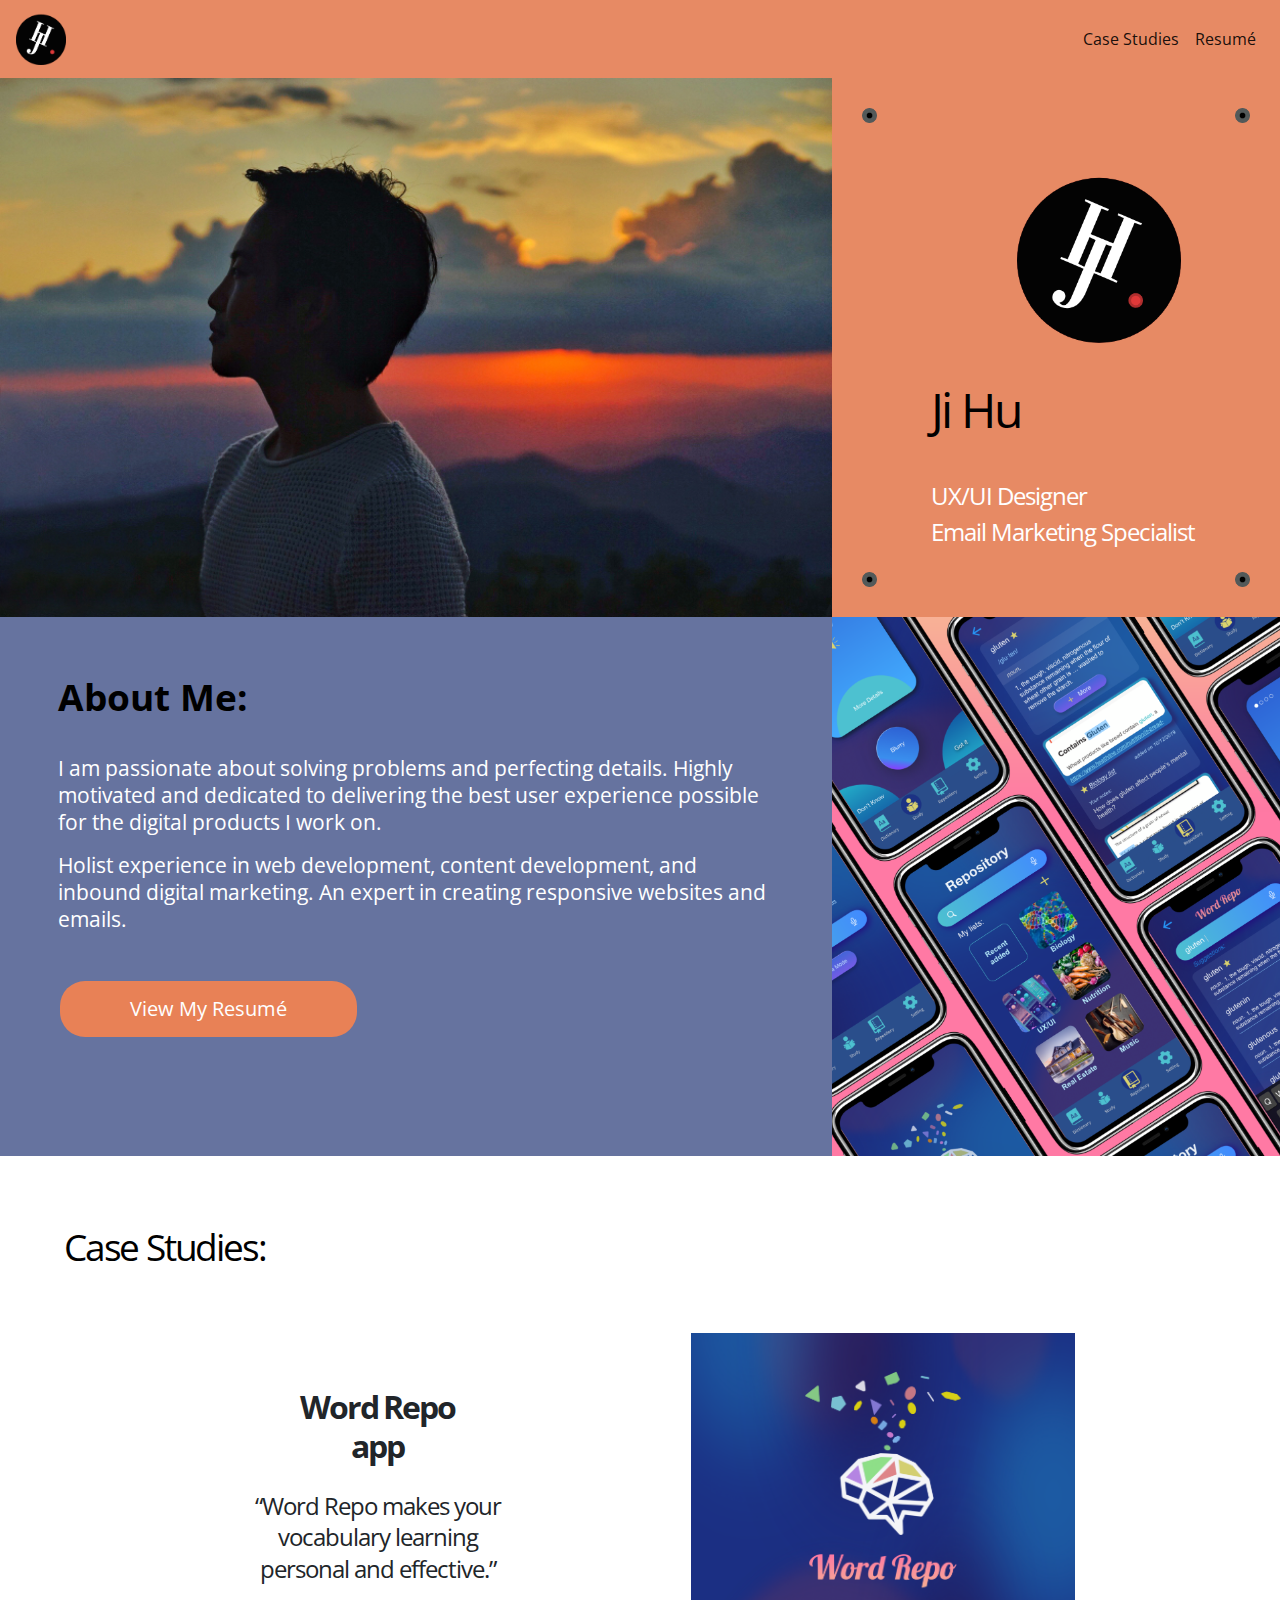
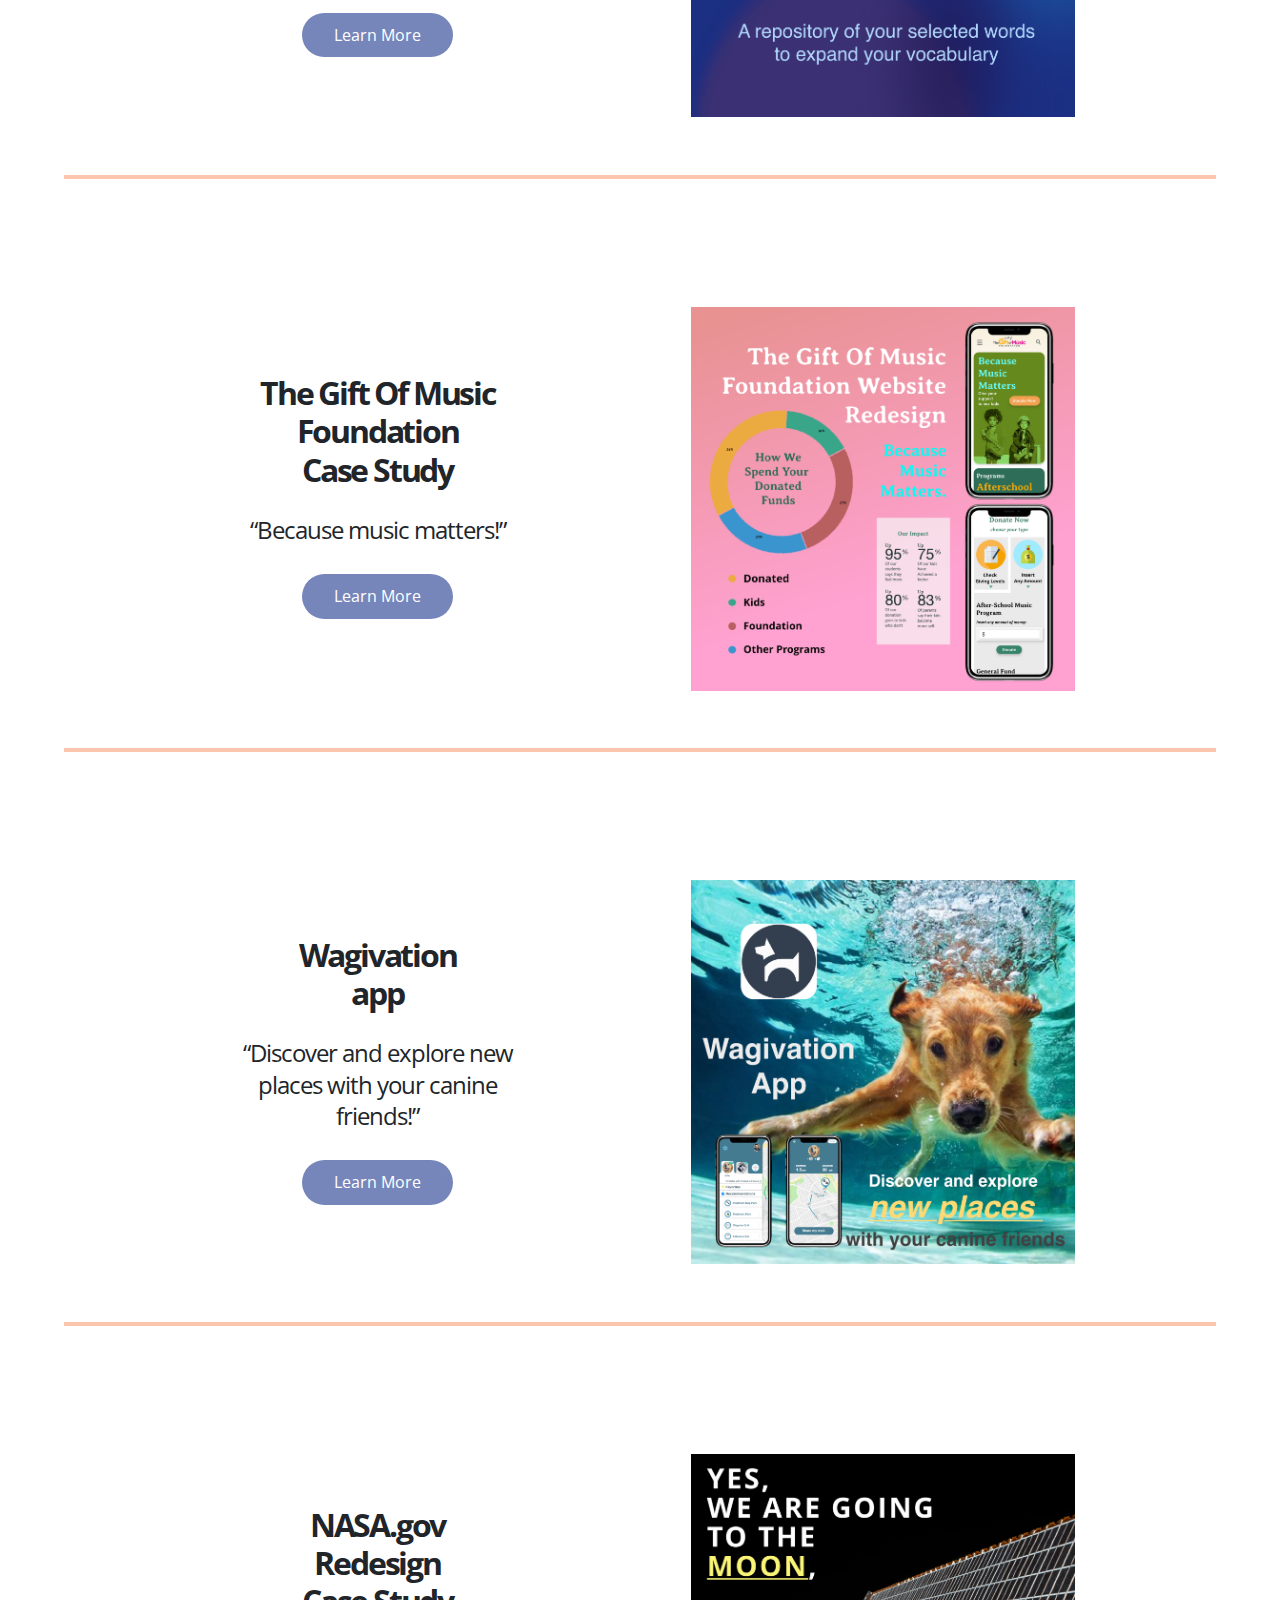
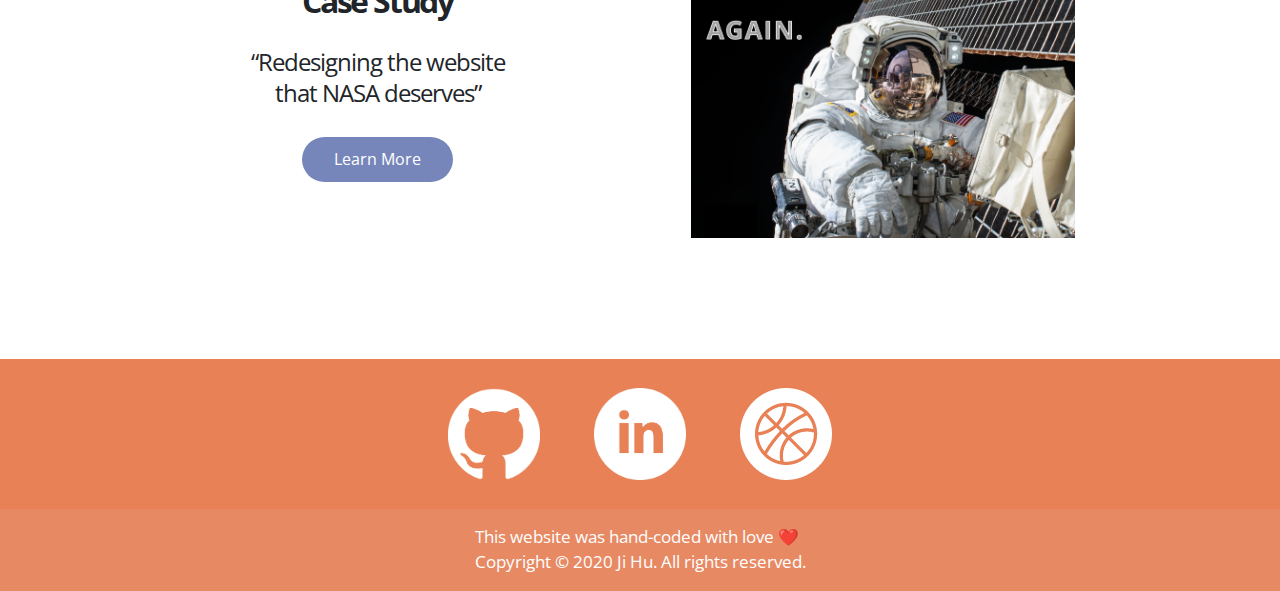
==== index.html @ a4d79b0b "job title change" ====
<!DOCTYPE html>
<html lang="en">
<head>
    <!-- Global site tag (gtag.js) - Google Analytics -->
<script async src="https://www.googletagmanager.com/gtag/js?id=UA-157278620-1"></script>
<script>
  window.dataLayer = window.dataLayer || [];
  function gtag(){dataLayer.push(arguments);}
  gtag('js', new Date());

  gtag('config', 'UA-157278620-1');
</script>
    <meta charset="UTF-8">
    <meta name="viewport" content="width=device-width, initial-scale=1.0">
    <meta http-equiv="X-UA-Compatible" content="ie=edge">
    <title>Ji Hu's UX/UI Portfolio</title>
    <link href="css/reset.css" type="text/css" rel="stylesheet">
    <link rel="stylesheet" href="https://stackpath.bootstrapcdn.com/bootstrap/4.3.1/css/bootstrap.min.css" integrity="sha384-ggOyR0iXCbMQv3Xipma34MD+dH/1fQ784/j6cY/iJTQUOhcWr7x9JvoRxT2MZw1T" crossorigin="anonymous">
    <link href="css/style.css" type="text/css" rel="stylesheet">
    <link href="https://fonts.googleapis.com/css?family=Open+Sans&display=swap" rel="stylesheet">




    <!-- Hotjar Tracking Code for https://jerryhujiji.com/ -->
    <script>
        (function(h,o,t,j,a,r){
            h.hj=h.hj||function(){(h.hj.q=h.hj.q||[]).push(arguments)};
            h._hjSettings={hjid:1612235,hjsv:6};
            a=o.getElementsByTagName('head')[0];
            r=o.createElement('script');r.async=1;
            r.src=t+h._hjSettings.hjid+j+h._hjSettings.hjsv;
            a.appendChild(r);
        })(window,document,'https://static.hotjar.com/c/hotjar-','.js?sv=');
    </script>


</head>
<body>

    


    <!-- Navigation bar -->

    <nav class="navbar navbar-expand-lg navbar-light navbar-fixed-top bg-light customNav">
            <a class="navbar-brand" href=#><img src="images/Component 2.png" alt="Ji Hu UX/UI Designer logo" /></a>
            <button class="navbar-toggler toggler-example" type="button" data-toggle="collapse" data-target="#navbarSupportedContent1" aria-controls="navbarNav" aria-expanded="false" aria-label="Toggle navigation">
              <span class="navbar-toggler-icon"></span>
            </button>
            
            <div class="collapse navbar-collapse" id="navbarSupportedContent1">

              <ul class="navbar-nav mr-auto">
                <li class="nav-item active">
                  <a class="nav-link" href="#targetname">Case Studies <span class="sr-only">(current)</span></a>
                </li>
                <li class="nav-item active">
                  <a class="nav-link" href="https://drive.google.com/file/d/1sSZrehZeZhVI4Y-Ae0urWXa3WVZ8daF1/view?usp=sharing" target="_blank">Resumé</a>
                </li>

              </ul>
            </div>
        </nav>
        




    <!-- the top grid -->
    <section id="topGrid">

            <div id="mountainPic" class="gridArea" alt="Ji Hu UX/UI Designer">
                
                
            </div>

            <div id="myInfo" class="gridArea">
        
                    <div id="logo" ><img class="imageLogo" src="images/Ji Hu logo.png" alt="Ji Hu UX/UI Designer logo" /></div>
                    <div id="name">Ji Hu</div>
                    <div id="jobTitle">UX/UI Designer<br>Email Marketing Specialist</div>
                    <img  class = "dot1 disappear" src="images/Component 5.png" alt="">
                    <img  class = "dot2 disappear" src="images/Component 5.png" alt="">
                    <img  class = "dot3 disappear" src="images/Component 5.png" alt="">
                    <img  class = "dot4 disappear" src="images/Component 5.png" alt="">
            </div>
        
            <div id="aboutMe" class="gridArea">
        
                <h1 id="aboutMeText"><b>About Me:</b></h1>
        
                <div id="aboutMeContent">
                    <p>I am passionate about solving problems and perfecting details. Highly motivated and dedicated to delivering the best user experience possible for the digital products I work on.</p>
                    <p>Holist experience in web development, content development, and inbound digital marketing. An expert in creating responsive websites and emails.</p>
                    
                    <div>
                            <a href='https://drive.google.com/file/d/1sSZrehZeZhVI4Y-Ae0urWXa3WVZ8daF1/view?usp=sharing'><button class="button button3">View My Resumé</button></a>
                    </div>
                </div>

                
        
            </div>
        
            <div id="myPortrait" class="gridArea" alt="Ji Hu UX/UI Designer, WordRepo" ></div>
        
            

    </section>
   
        
        


<!-- case study 1 -->

    <section id="myProject">

        <a name="targetname"><div id="myProjectText">Case Studies:</div></a>

        
        <div class="projectContainer">

            <div class="projectInfo">

                <h2>Word Repo<br>app</h2>
                <p>“Word Repo makes your vocabulary learning personal and effective.”</p>
                <div>
                    <a href='Word Repo.html'><button class="button button2">Learn More</button></a>
                </div>
        
            </div>

            <div class="flip-card">
                    <div class="flip-card-inner">
                    <div class="flip-card-front">
                        <img src="images/WR square flipped card .png" alt="WordRepo app" style="width:100%;height:100%;">
                    </div>
                    <div class="flip-card-back">
                            <a href="Word Repo.html"><img src="images/WR square flip card .png" alt="WordRepo app" style="width:100%;height:100%;"></a>
                                   
                    </div>
                    </div>
            </div>

        </div>

    </section>


<!-- case study 2 -->

<section id="myProject">
        
        <div class="projectContainer">

            <div class="projectInfo">
                
                <h2>The Gift Of Music<br>Foundation<br>Case Study</h2>
                <p>“Because music matters!”</p>

                <div>
                    <a href='GOM case stydy.html'><button class="button button2">Learn More</button></a>
                </div>

            </div>

            <div class="flip-card">
                    <div class="flip-card-inner">
                    <div class="flip-card-front">
                        <img src="images/GOM squre front.png" alt="The Gift Of Music Foundation Case Study" style="width:100%;height:100%;">
                    </div>
                    <div class="flip-card-back">
                            <a href="GOM case stydy.html"><img src="images/GOM squre back.png" alt="The Gift Of Music Foundation Case Study" style="width:100%;height:100%;"></a>      
                    </div>
                    </div>
            </div>

        </div>

     
        

    </section>



    <!-- case study 3 -->


    <section id="myProject">
        
        <div class="projectContainer" >

            <div class="projectInfo">
                <h2>Wagivation<br>app</h2>
                <p>“Discover and explore new places with your canine friends!”</p>
                <div>
                    <a href='https://docs.google.com/presentation/d/1Z-K6UgmiIt7lWBZu--nO0pL6Tq5iPoXiIdkXr8-V9ac/edit#slide=id.p'><button class="button button2">Learn More</button></a>
                </div>
        
            </div>

            <div class="flip-card">
                    <div class="flip-card-inner">
                    <div class="flip-card-front">
                        <img src="images/WAG squre front.png" alt="Wagivation app" style="width:100%;height:100%;">
                    </div>
                    <div class="flip-card-back">
                            <a href="https://docs.google.com/presentation/d/1Z-K6UgmiIt7lWBZu--nO0pL6Tq5iPoXiIdkXr8-V9ac/edit#slide=id.p"><img src="images/WAG squre back.png" alt="Wagivation app" style="width:100%;height:100%;"></a>                
                    </div>
                    </div>
            </div>

           

        </div>  

    </section>





        <!-- case study NASA Redesign -->


        <section id="myProject">
        
                <div class="projectContainer" id="adjusttheborder">
        
                    <div class="projectInfo">
                        
                        <h2>NASA.gov<br>Redesign<br>Case Study</h2>
                        <p>“Redesigning the website that NASA deserves”</p>
        
                        <div>
                            <a href='NASA Redesign.html'><button class="button button2">Learn More</button></a>
                        </div>
        
                    </div>
        
                    <div class="flip-card">
                            <div class="flip-card-inner">
                            <div class="flip-card-front">
                                <img src="images/NASA Square Card front.png" alt="NASA.gov Redesign Case Study" style="width:100%;height:100%;">
                            </div>
                            <div class="flip-card-back">
                                    <a href="NASA Redesign.html"><img src="images/NASA Square Card back.png" alt="NASA.gov Redesign Case Study" style="width:100%;height:100%;"></a>         
                            </div>
                            </div>
                    </div>
        
                </div>
        
             
                
        
        </section>
















    






    


 




    <!-- follow me -->

    <section id="socialMedia">

        <div id="iconImage">


         <a href="https://github.com/jerryhujiji"><img class="socialIcon" src="images/github icon.png" alt="iwitter"></a>

         <a href="https://www.linkedin.com/in/ji-hu/"><img class="socialIcon" src="images/linkedin icon.png" alt="tumblr"></a>

         <a href="https://dribbble.com/Jerryhujiji"><img class="socialIcon" src="images/Dribble Icon.png" alt="instagram"></a>


        

        </div>


    </section>


    <footer>
            <small><font color="white">This website was hand-coded with love ❤️ <br>Copyright &copy; 2020 Ji Hu. All rights reserved.</font></small>
    </footer>



    



    <script src="https://code.jquery.com/jquery-3.3.1.slim.min.js" integrity="sha384-q8i/X+965DzO0rT7abK41JStQIAqVgRVzpbzo5smXKp4YfRvH+8abtTE1Pi6jizo" crossorigin="anonymous"></script>
    <script src="https://cdnjs.cloudflare.com/ajax/libs/popper.js/1.14.7/umd/popper.min.js" integrity="sha384-UO2eT0CpHqdSJQ6hJty5KVphtPhzWj9WO1clHTMGa3JDZwrnQq4sF86dIHNDz0W1" crossorigin="anonymous"></script>
    <script src="https://stackpath.bootstrapcdn.com/bootstrap/4.3.1/js/bootstrap.min.js" integrity="sha384-JjSmVgyd0p3pXB1rRibZUAYoIIy6OrQ6VrjIEaFf/nJGzIxFDsf4x0xIM+B07jRM" crossorigin="anonymous"></script>

</body>
</html>
---- css/style.css ----
html {
    font-size: 16px;
}


body {
    font-family: 'Open Sans', sans-serif;
}


/*navBar*/


.navbar {
    margin-bottom: 0px;

}


.navbar-brand img {
    padding-right: 15px;
    width: 65px;
}


.customNav {
    
    width: 100%;
    background: url("../images/Rectangle\ orange.png");
    background-color: transparent !important;
    background-size: cover;
    z-index: 10;
    
}


.navbar-nav {
    margin-left: auto;
    margin-right: 0 !important;
}

.navColorChange {
    background-color: aliceblue;
}





/*navBar End*/


.trans {
    position: absolute;
    width: 500px;
    
    right: 200px;
    opacity: 0.5;
    

    
}



/* the top grid  */

#topGrid {
  margin: 0px 0px;
  display: grid;
  
  
  grid-template-rows: 0.9fr 1fr;
  grid-template-columns: 65% 35%;
  grid-template-areas:
  "mountainPic myInfo"
  "aboutMe myPortrait";
}

#mountainPic {

    grid-area: mountainPic;
    background-image: url("../images/mountain\ top\ 800.jpg");
    background-position: center;
    background-repeat: no-repeat;
    background-size: cover;

}

#myInfo {
    grid-area: myInfo;
    background-color:#E78A64;
    padding: 15%;
    position: relative;
}
.dot1 {
    position: absolute;
    top: 30px;
    left: 30px;
    height: 15px;

}

.dot2 {
    position: absolute;
    top: 30px;
    right: 30px;
    height: 15px;

}

.dot3 {
    position: absolute;
    bottom: 30px;
    left: 30px;
    height: 15px;

}

.dot4 {
    position: absolute;
    bottom: 30px;
    right: 30px;
    height: 15px;

}
   



#logo {
    margin-top: 9%;
    margin-bottom: 10%;
    margin-right: 10%;
    display: flex;
    justify-content: flex-end;

    
  
}



.imageLogo {
    height: 170px;
}



#name {
    font-size: 3rem;
    text-align: left;
    letter-spacing: -2.2px;
    color: #000000;
    opacity: 1;
    margin-bottom: 10%;
    margin-left: 10%;
}

#jobTitle {
    font-size: 1.5rem;
    text-align: left;
    letter-spacing: -1px;
    color:white;
    opacity: 1;
    line-height: 1.5;
    margin-left: 10%;
}



#aboutMe {
    grid-area: aboutMe;
    background-color: #66739F;
    padding: 7%;
    /* min-width: 1000px; */
    

}

#aboutMeText {
    font-size: 2.3rem;
    text-align: left;
    
    color: #000000;
    opacity: 1;
    margin-bottom: 5%;

}

#aboutMeContent {
    font-size: 1.3rem;
    text-align: left;
   
    color: white;
    opacity: 1;
    line-height: 1.3;
  
    justify-content: center;


}

p {
    margin-bottom: 1rem;
}




#myPortrait {
    grid-area: myPortrait;
    background-image: url("../images/WR page hero pic.png");
    background-position: center;
    background-repeat: no-repeat;
    background-size: cover;


}


.gridArea {
    background-position: center;
    background-repeat: no-repeat;
    background-size: cover;
    

    
}






/* card flip starts */

  .flip-card {
    background-color: transparent;
    width: 30vw;
    height: 30vw;
    perspective: 1000px;
  }
  
  .flip-card-inner {
    position: relative;
    width: 100%;
    height: 100%;
    text-align: center;
    transition: transform 0.6s;
    transform-style: preserve-3d;
    
  }
  
  .flip-card:hover .flip-card-inner {
    transform: rotateY(180deg);
  }
  
  .flip-card-front, .flip-card-back {
    position: absolute;
    width: 100%;
    height: 100%;
    backface-visibility: hidden;
  }
  
  .flip-card-front {
    background-color: #bbb;
    color: black;
  }
  
  .flip-card-back {
    background-color: #2980b9;
    color: white;
    transform: rotateY(180deg);
  }


/* card flip ends */






/* my work */

#myProject {
    padding: 5%;
    
    
}

#myProjectText {
    font-size: 2.3rem;
    text-align: left;
    letter-spacing: -2.2px;
    color: #000000;
    opacity: 1;
    margin-bottom: 5%;
}

.projectContainer {

    display: flex;
    flex-direction: row;
    align-items: center;
    justify-content: space-evenly;
    padding-bottom: 5%;
    border-bottom: 4px solid #FCC5AE;
   

   

}

.projectInfo {

    text-align: center;
    width: 30%;
    padding: 3%;
    opacity: 1;
    line-height: 1.3;

}

.projectInfo h2 {
    font-size: 2rem;
    font-weight: bold;
    letter-spacing: -2.2px;
    margin-bottom: 9%;

}

.projectInfo p {
    font-size: 1.5rem;
    letter-spacing: -1px;
    margin-bottom: 9%;
   
}

.projectInfo img {
    width: 150px;;

}


#projectImgs {
    display: flex;
    justify-content: center;

}




#projectImgs img {
   width: 30%;
    
}






.adjust {
    
    width: 50rem;

}

#adjusttheborder {
    border-bottom: 0px;
    

} 







.button {
    background-color: #4CAF50; /* Green */
    border: none;
    color: white;
    padding: 12px 32px;
    text-align: center;
    text-decoration: none;
    display: inline-block;
    font-size: 16px;
    margin: 4px 2px;
    -webkit-transition-duration: 0.4s; /* Safari */
    transition-duration: 0.4s;
    cursor: pointer;
    border-radius: 25px;
}


.button2 {
    background-color: #7686BA; 
    color: white; 
    
  }
  
.button2:hover {
    background-color: #E88156;
    color: white;
    padding: 12px 35px;
}


.button3 {
    background-color: #E88156; 
    color: white; 
    margin-top: 2rem;
    font-size: 20px;
    padding: 15px 70px;
    
  }
  
.button3:hover {
    background-color:  #849CEF;
    color: black;
    padding: 20px 70px;
    font-size: 25px;
    font-weight: bold;
}








/* follow me  */

#socialMedia {
    height: 150px;
    background-color: #E88156;
    display: flex;
    justify-content: center;
    align-items: center;
}

#socialMedia img {
    margin: 0 25px;
    width: 92px;
    height: 92px
}


footer {
    background-color: #E78A64;
    font-size: 1.3rem;
    padding: 1rem;
    display: flex;
    justify-content: center;
    align-items: center;
}




@media only screen and (max-width: 1015px) {
  

    #thingsIloveText {
        font-size: 2.3rem;
        text-align: center;
        letter-spacing: -2.2px;
        color: #000000;
        opacity: 1;
        margin-bottom: 5%;
    }



    


    .cardsContainer {
        display: flex;
        flex-direction: column;
        justify-content: center;
        height: auto;
        width: 80%;
    }


    .card {
        width: 90%;
        padding: 3%;
        margin-bottom: 20px;
    }
    

}




/* For mobile phones: */


@media only screen and (max-width: 700px) {
    

    /* the top grid  */

    .disappear {
        display: none;
    }

    #topGrid {
        margin: 0px 0px;
        display: grid;
        height: 180vh;
        width: 100vw;
        grid-template-rows: 18% 14% 30% 38%;
        grid-template-columns: 100%;
        grid-template-areas:
        "mountainPic"
        "myInfo"
        "myPortrait"
        "aboutMe";
    }
  
    #mountainPic {
  
      grid-area: mountainPic;
      background-image: url("../images/mountain\ top\ 800.jpg");
      background-position: center;
      background-repeat: no-repeat;
      background-size: cover;
      min-width: 100vw;
  
    }
  
    #myInfo {
      grid-area: myInfo;
      background-color: #E88156;
      padding: 0%;
      position: relative;
      min-width: 100vw;
    }
      
    .dot {
      display: none;
    }
     
  
  
  
    #logo {
    
      position: absolute;
      top: -60px;
      right: -15px;
      margin-top: 0;

    }
  
    .imageLogo {
      height: 120px;
    }
  
  
    #name {
      font-size: 35px;
      text-align: left;
      letter-spacing: -2.2px;
      color: #000000;
      opacity: 1;
      margin: 5%;
      
    }
  
    #jobTitle {
      font-size: 17px;
      text-align: left;
      
      color:white;
      opacity: 1;
      line-height: 1.3;
      margin: 5%;
    }
  
  
  
    #aboutMe {
      grid-area: aboutMe;
      background-color: #66739F;
      padding: 7%;
      min-width: auto;
      height: auto;
      
      
    }
  
    #aboutMeText {
      font-size: 30px;
      text-align: left;
      letter-spacing: -1px;
      color: #000000;
      opacity: 1;
      margin: 5%;
  
    }
  
    #aboutMeContent {
      font-size: 17px;
      text-align: left;
      letter-spacing: -1px;
      color: white;
      opacity: 1;
      line-height: 1.3;
      max-width: 40rem;
      min-width: 20rem;
      justify-content: center;
      margin: 5%;
  
  
    }
  
    li {
      margin-bottom: 17px;
    }

    






    .button3 {
        background-color: #E88156; 
        color: white; 
        
    }
  
  
  
  
    #myPortrait {
      
      background-position: center;
      background-repeat: no-repeat;
      background-size: cover;
      grid-area: myPortrait;
      
  
    }
  
  
    .gridArea {
      background-position: center;
      background-repeat: no-repeat;
      background-size: cover;
      
  
      
    }


    /* my work */

    #myProject {
     padding: 7%;
    
    
    }

    #myProjectText {
     font-size: 30px;
     text-align: left;
     letter-spacing: -2.2px;
     color: #000000;
     opacity: 1;
     margin-bottom: 5%;
    }

    .projectContainer {

     display: flex;
     flex-direction: column;
     align-items: center;
     justify-content: center;
     padding-bottom: 5%;
     border-bottom: 4px solid #FCC5AE;

   

    }

    .projectInfo {

     text-align: center;
     width: 90%;
     padding: 3%;
     opacity: 1;
     line-height: 1.3;
     margin: 5%;

    }

    .projectInfo h2 {
     
     

     font-size: 25px;
     font-weight: bold;
     letter-spacing: 1px;
     color: #000000;
     opacity: 1;
     line-height: 1.3;
     margin: 10%;

    }

    .projectInfo p {
     
     
     

     font-size: 17px;
     color:black;
     opacity: 1;
     line-height: 1.3;
     
     letter-spacing: 0.5px;
   
    }



    /* card flip starts */

.flip-card {
    background-color: transparent;
    width: 80vw;
    height: 80vw;
    perspective: 1000px;
  }
  
  .flip-card-inner {
    position: relative;
    width: 100%;
    height: 100%;
    text-align: center;
    transition: transform 0.6s;
    transform-style: preserve-3d;
    box-shadow: 0 4px 8px 0 rgba(0,0,0,0.2);
  }
  
  .flip-card:hover .flip-card-inner {
    transform: rotateY(180deg);
  }
  
  .flip-card-front, .flip-card-back {
    position: absolute;
    width: 100%;
    height: 100%;
    backface-visibility: hidden;
  }
  
  .flip-card-front {
    background-color: #bbb;
    color: black;
  }
  
  .flip-card-back {
    background-color: #2980b9;
    color: white;
    transform: rotateY(180deg);
  }


/* card flip ends */

    



    




   






   

    #adjusttheborder {
     border-bottom: 0px;

    } 

    .adjust {
        display: flex;
        justify-content: center;
        width: 300px;
    
    }


    /* follow me  */

    #socialMedia {

     height: 100px;
     margin: 0px;
     background-color: #E88156;
     display: flex;
     justify-content: center;
     align-items: center;

    }

    


    #socialMedia img {
        margin: 0 10px;
        width: 50px;
        height: 50px
    }

    footer {
        background-color: #E78A64;
        font-size: 1rem;
        text-align: center;
        padding: 0.5rem;
        display: flex;
        justify-content: center;
        align-items: center;
    }
    
   


    


   




}






@media only screen and (min-width: 1410px) {


  #jobTitle {
    font-size: 30px;}


   


    #aboutMeContent {
        font-size: 1.7rem;
    
    }
    



}
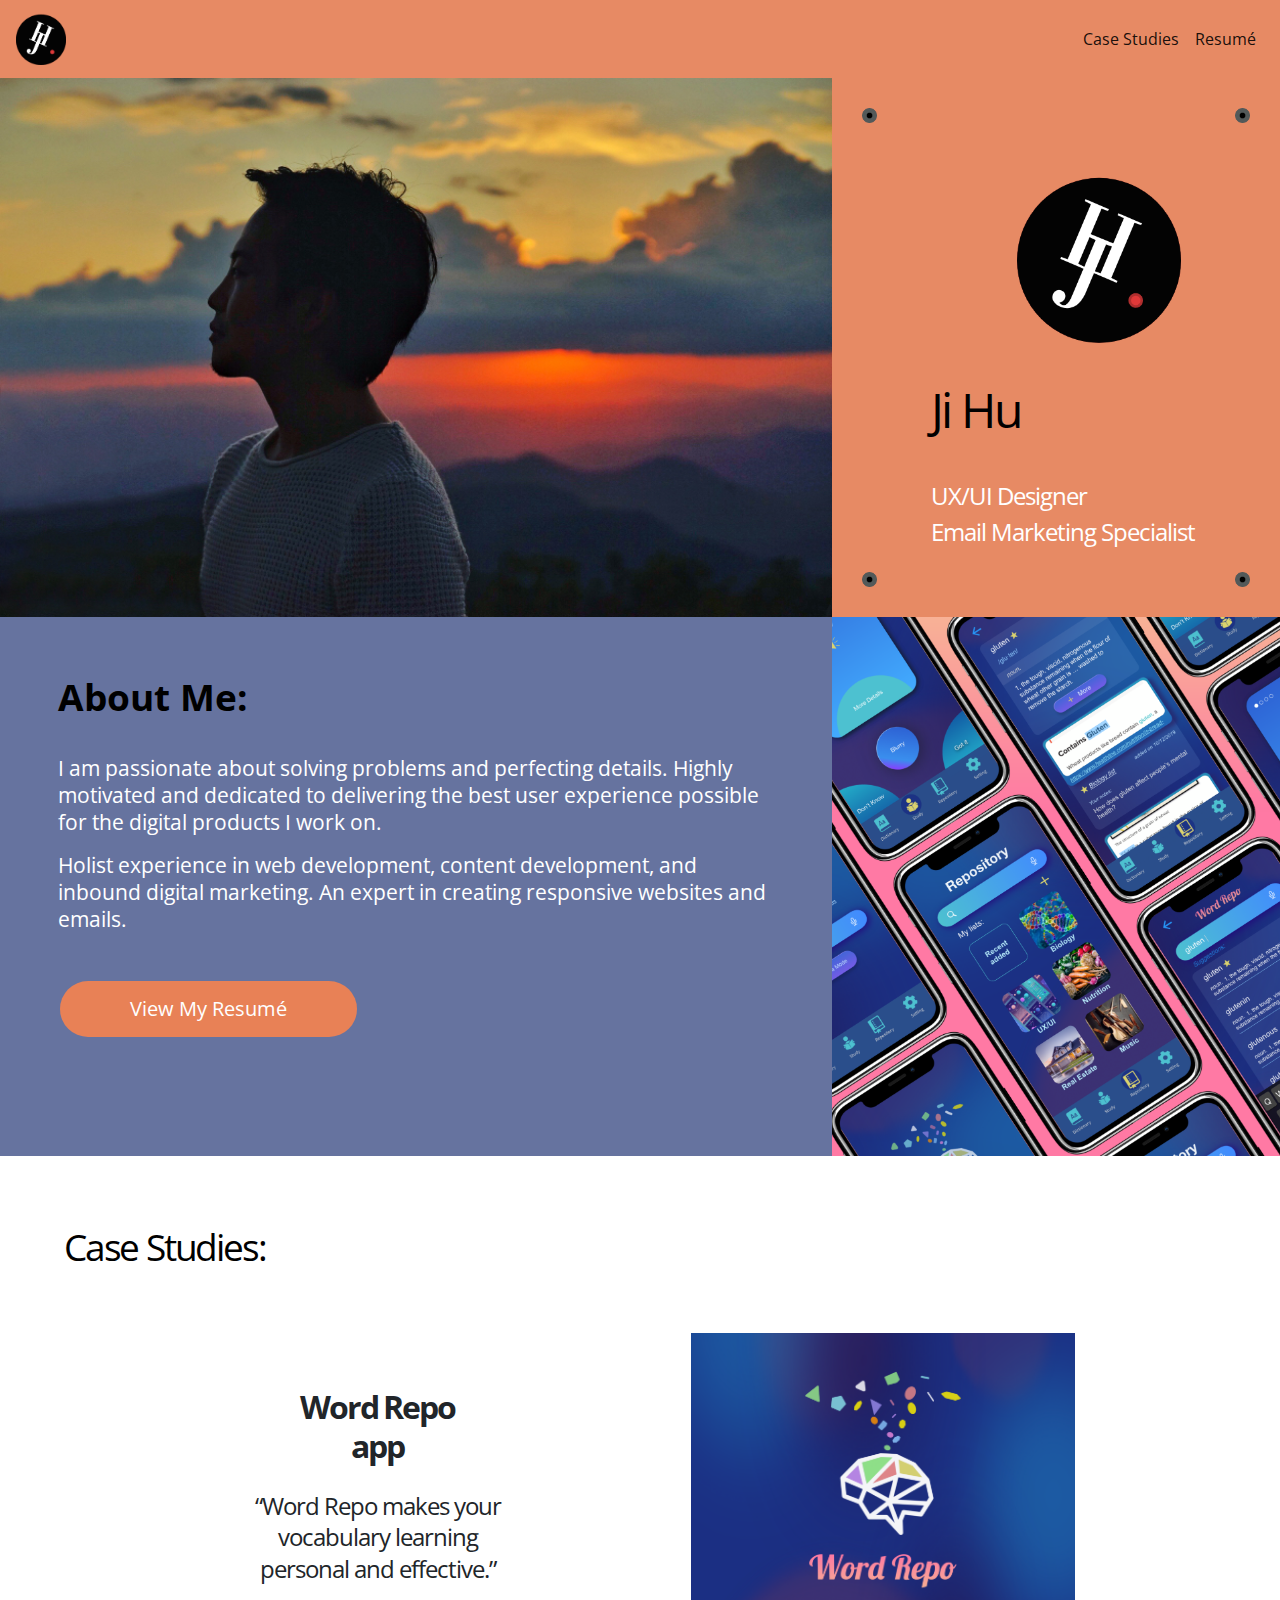
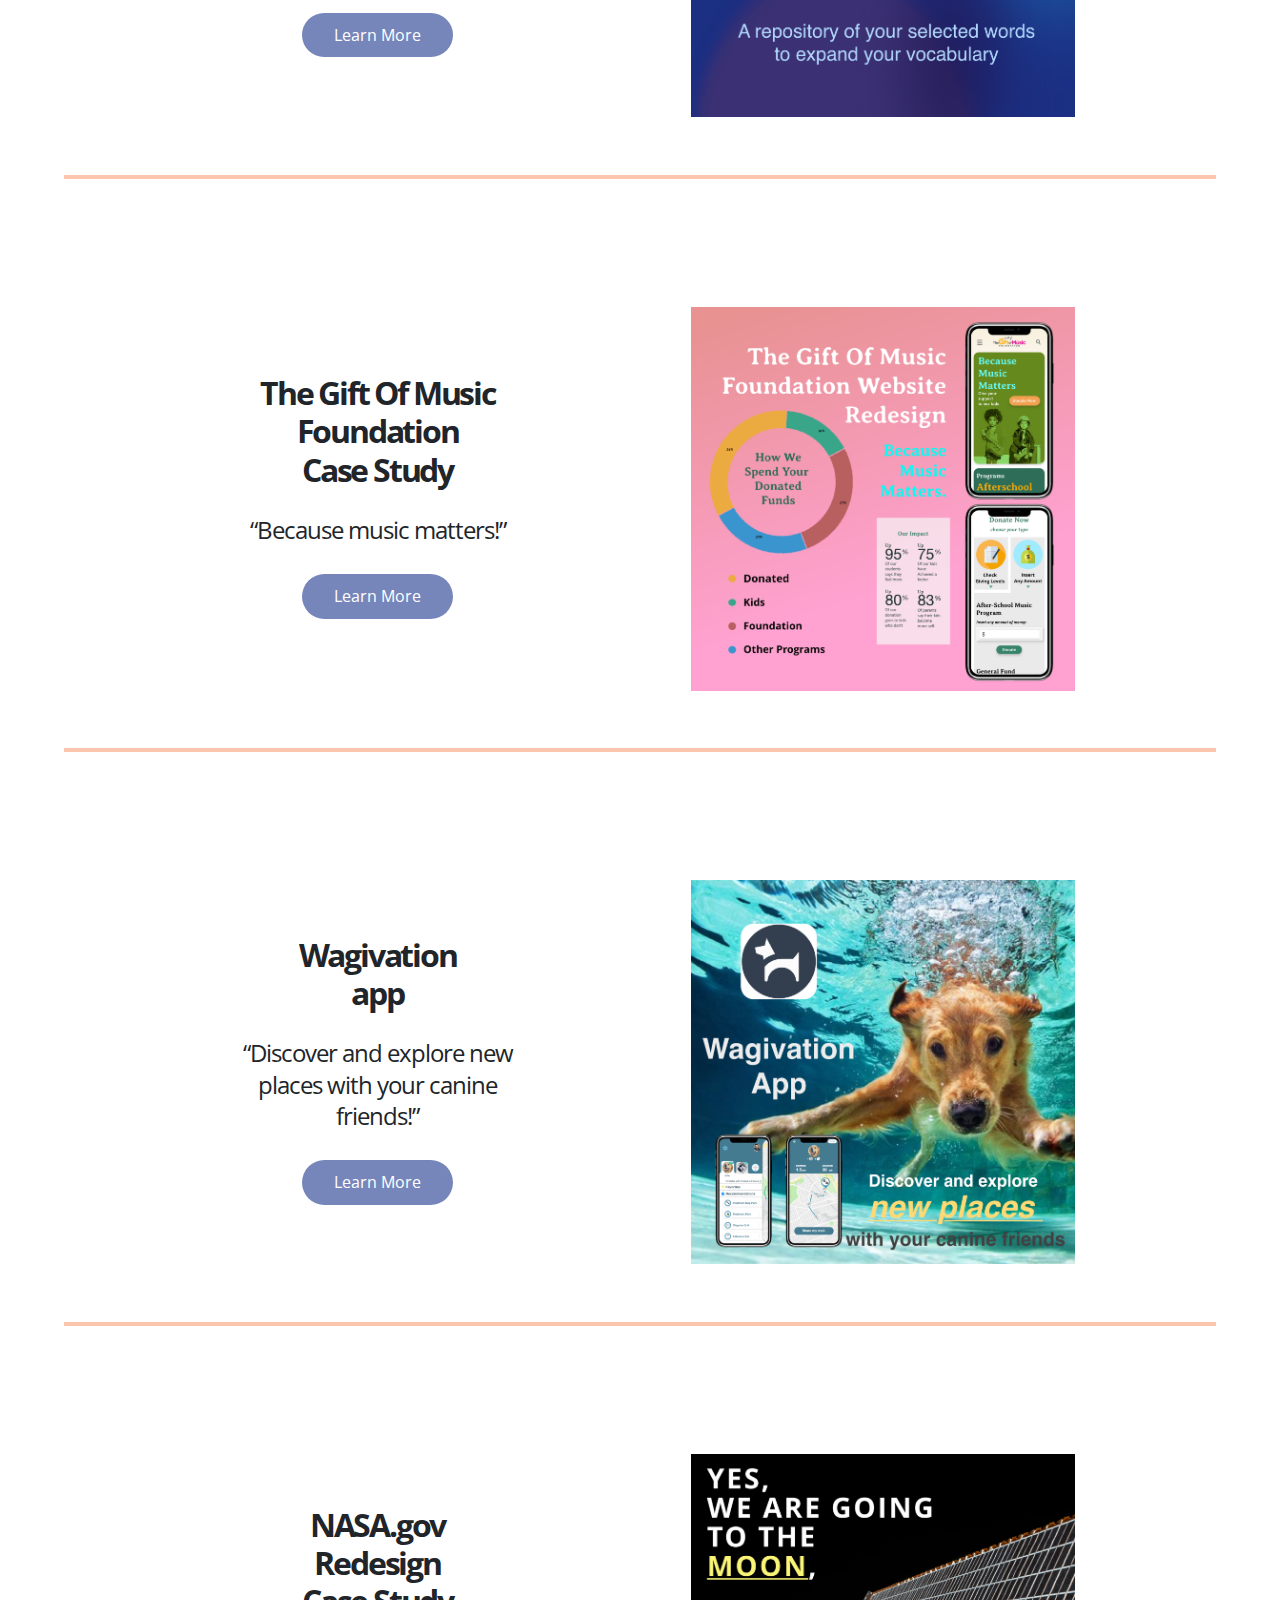
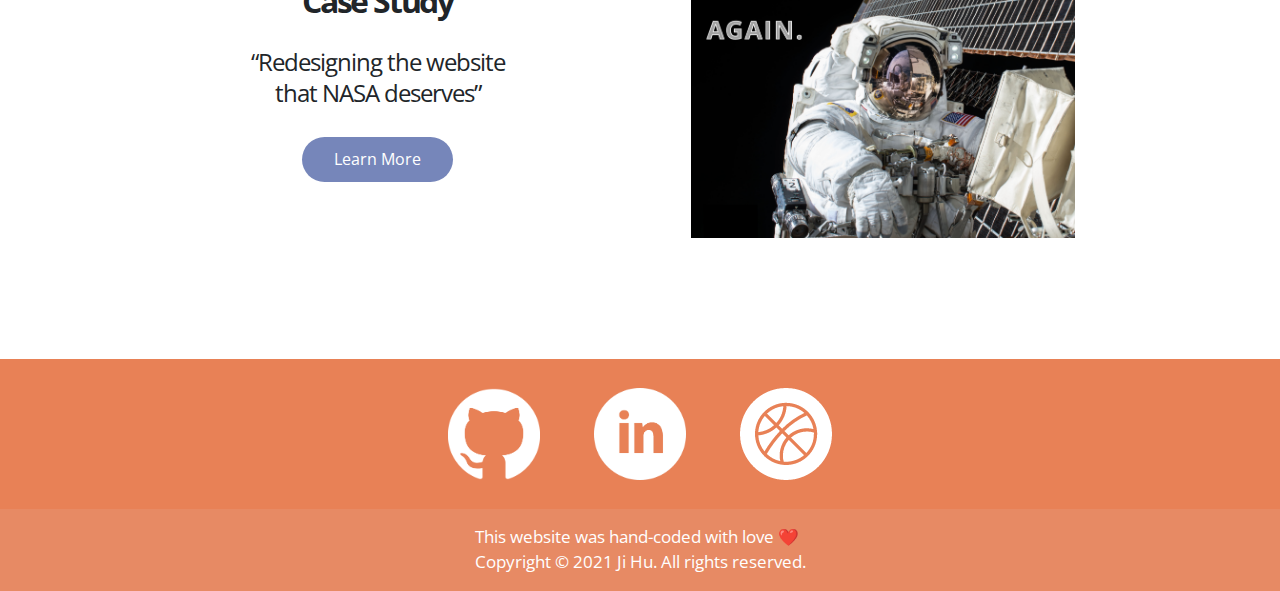
==== commit ab3aed54: "footer update" ====
--- a/index.html
+++ b/index.html
@@ -312,7 +312,7 @@
 
 
     <footer>
-            <small><font color="white">This website was hand-coded with love ❤️ <br>Copyright &copy; 2020 Ji Hu. All rights reserved.</font></small>
+            <small><font color="white">This website was hand-coded with love ❤️ <br>Copyright &copy; 2021 Ji Hu. All rights reserved.</font></small>
     </footer>
 
 
--- a/css/style.css
+++ b/css/style.css
@@ -394,7 +394,7 @@
     -webkit-transition-duration: 0.4s; /* Safari */
     transition-duration: 0.4s;
     cursor: pointer;
-    border-radius: 25px;
+    border-radius: 50px;
 }
 
 
@@ -584,7 +584,7 @@
       
       color:white;
       opacity: 1;
-      line-height: 1.3;
+      line-height: 1.5;
       margin: 5%;
     }
   
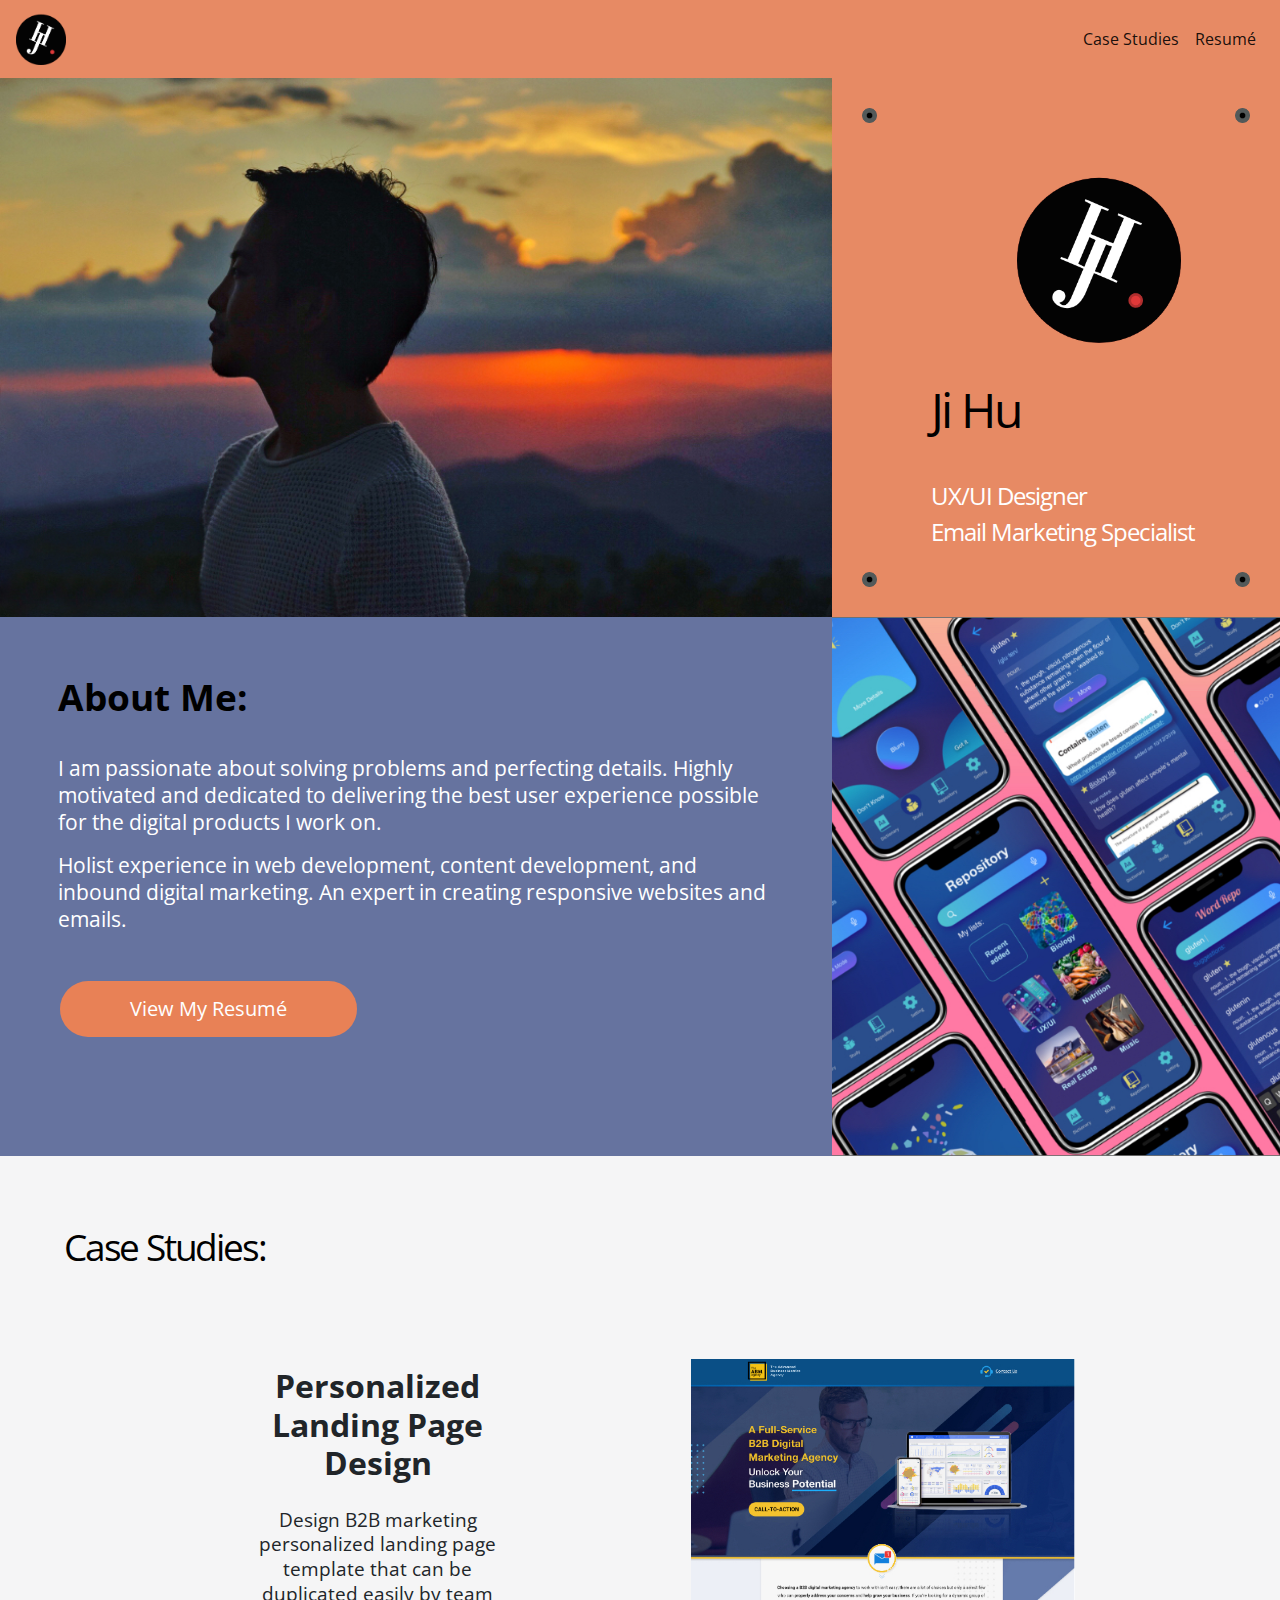
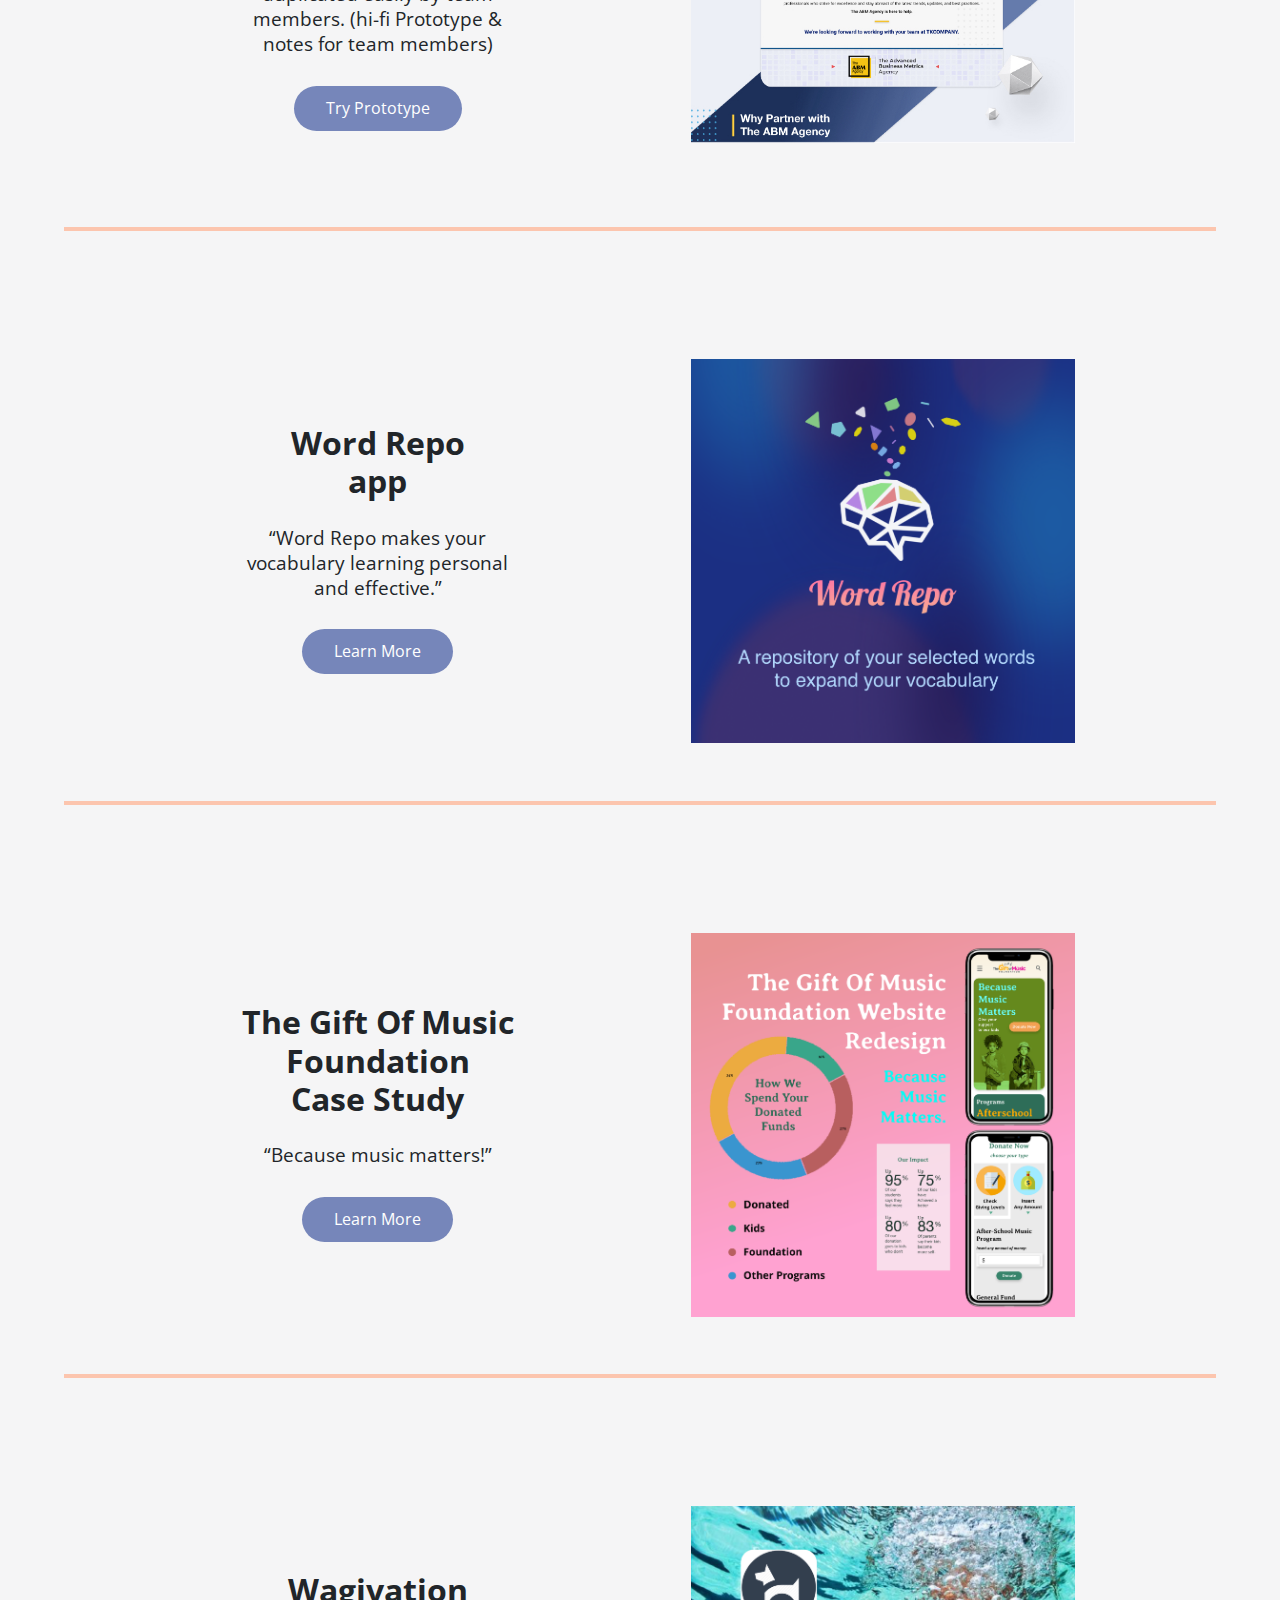
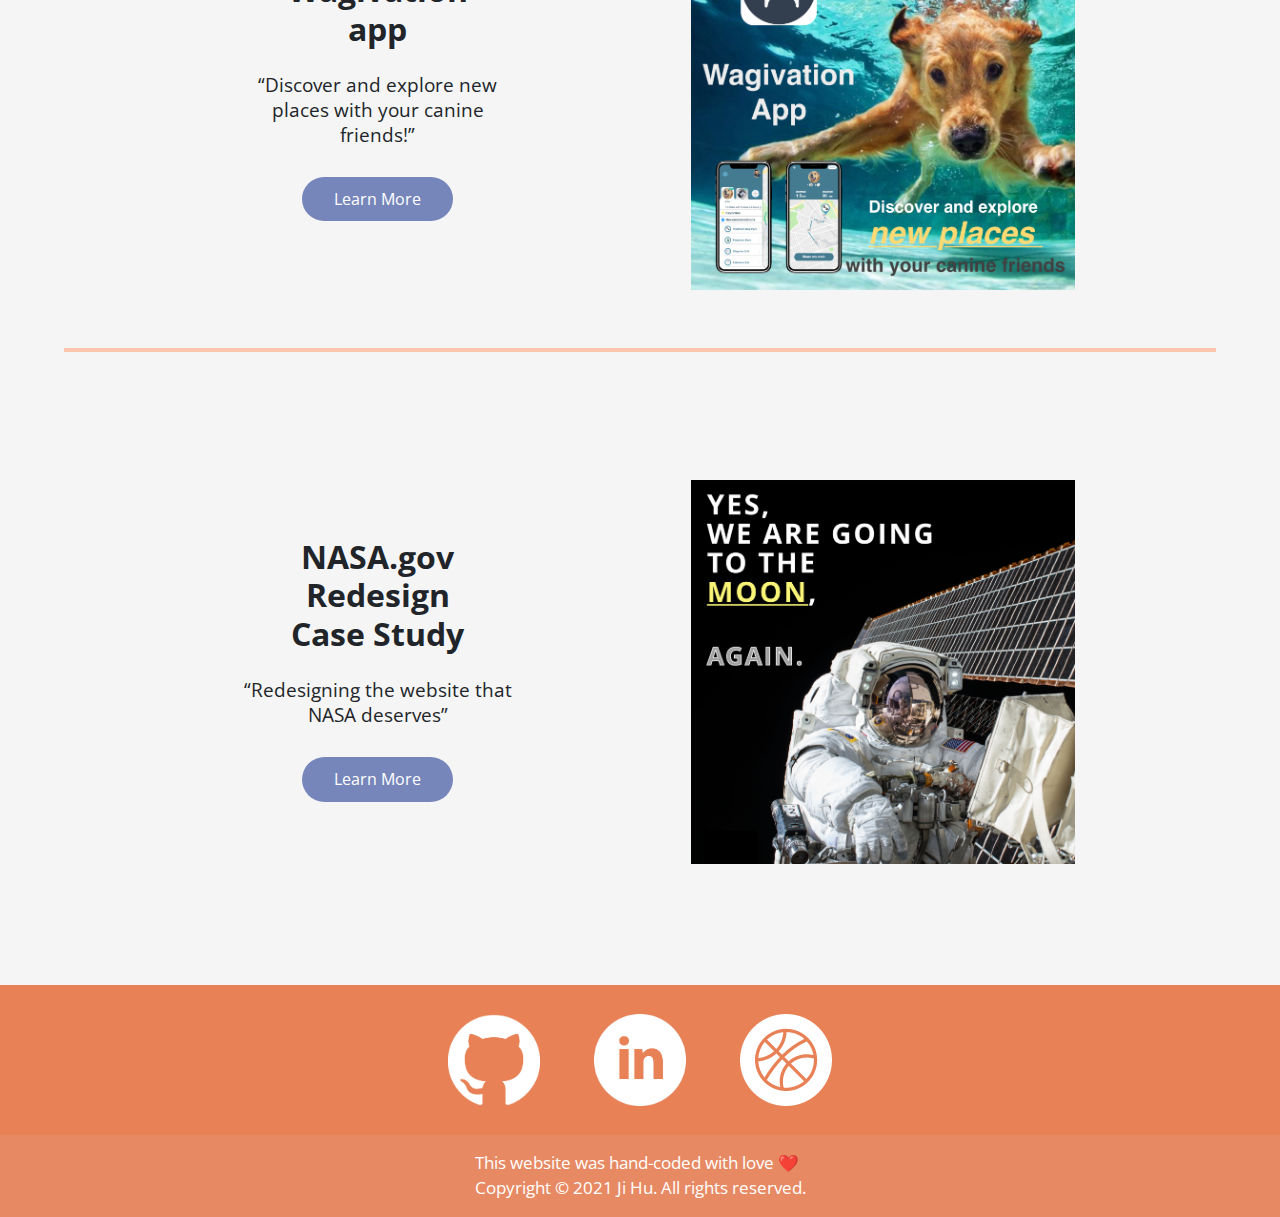
==== commit 5b495a48: "added project prototype" ====
--- a/index.html
+++ b/index.html
@@ -109,7 +109,40 @@
 
     </section>
    
-        
+<!-- case study 0 -->
+
+<section id="myProject">
+
+    <a name="targetname"><div id="myProjectText">Case Studies:</div></a>
+
+    
+    <div class="projectContainer">
+
+        <div class="projectInfo">
+
+            <h2>Personalized<br>Landing Page Design</h2>
+            <p>Design B2B marketing personalized landing page template that can be duplicated easily by team members. (hi-fi Prototype & notes for team members)</p>
+            <div>
+                <a href='https://xd.adobe.com/view/76214daa-d0ff-4656-b7c2-a4a4ef67cdc0-2372/?fullscreen'><button class="button button2">Try Prototype</button></a>
+            </div>
+    
+        </div>
+
+        <div class="flip-card">
+                <div class="flip-card-inner">
+                <div class="flip-card-front">
+                    <img src="images/landing page square.jpg" alt="WordRepo app" style="width:100%;height:100%;">
+                </div>
+                <div class="flip-card-back">
+                        <a href="https://xd.adobe.com/view/76214daa-d0ff-4656-b7c2-a4a4ef67cdc0-2372/?fullscreen"><img src="images/landing page square back.jpg" alt="WordRepo app" style="width:100%;height:100%;"></a>
+                               
+                </div>
+                </div>
+        </div>
+
+    </div>
+
+</section>        
         
 
 
@@ -117,7 +150,7 @@
 
     <section id="myProject">
 
-        <a name="targetname"><div id="myProjectText">Case Studies:</div></a>
+       
 
         
         <div class="projectContainer">
--- a/css/style.css
+++ b/css/style.css
@@ -210,7 +210,7 @@
 
 #myPortrait {
     grid-area: myPortrait;
-    background-image: url("../images/WR page hero pic.png");
+    background-image: url("../images/WordRepo hi-fi mockup display- homepage.jpg");
     background-position: center;
     background-repeat: no-repeat;
     background-size: cover;
@@ -286,7 +286,7 @@
 
 #myProject {
     padding: 5%;
-    
+    background-color: #F5F5F6;
     
 }
 
@@ -326,14 +326,14 @@
 .projectInfo h2 {
     font-size: 2rem;
     font-weight: bold;
-    letter-spacing: -2.2px;
+    
     margin-bottom: 9%;
 
 }
 
 .projectInfo p {
-    font-size: 1.5rem;
-    letter-spacing: -1px;
+    font-size: 1.2rem;
+    
     margin-bottom: 9%;
    
 }
@@ -670,6 +670,7 @@
 
     #myProject {
      padding: 7%;
+     background-color: #F5F5F6;
     
     
     }
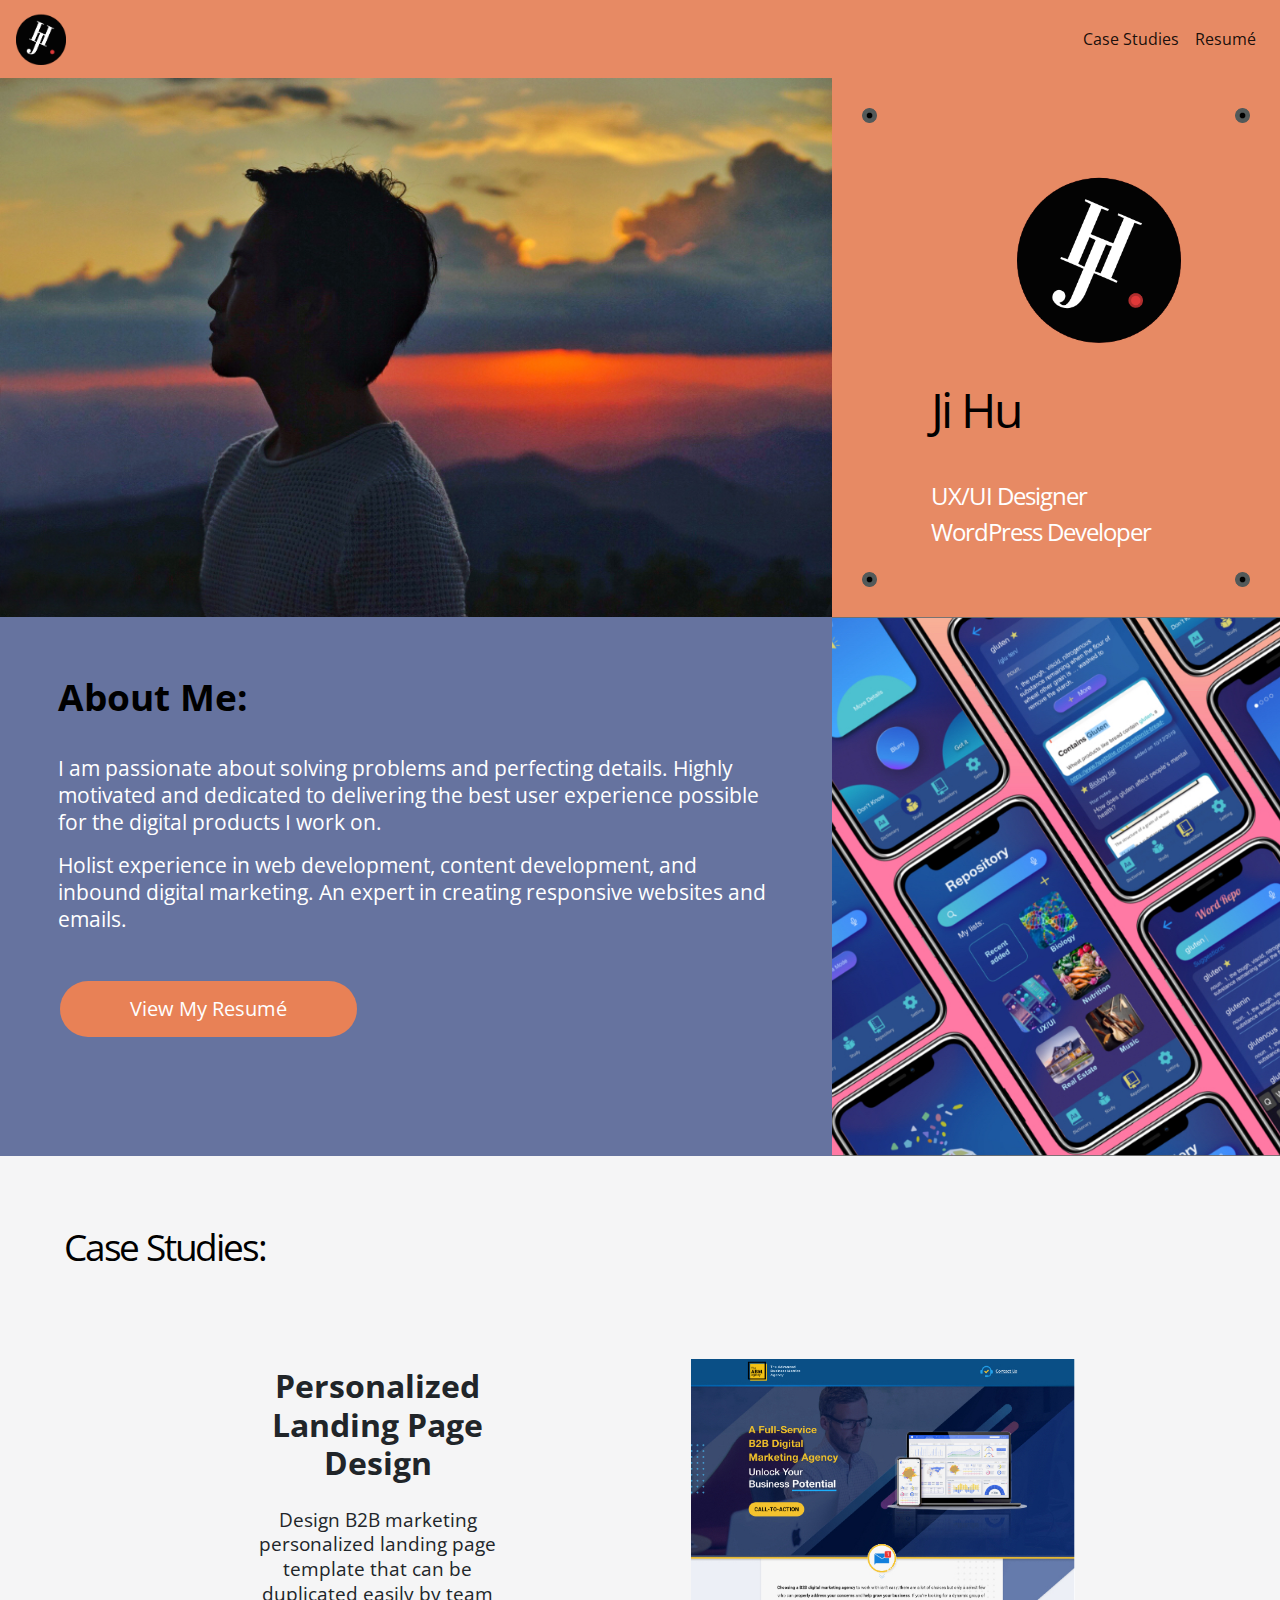
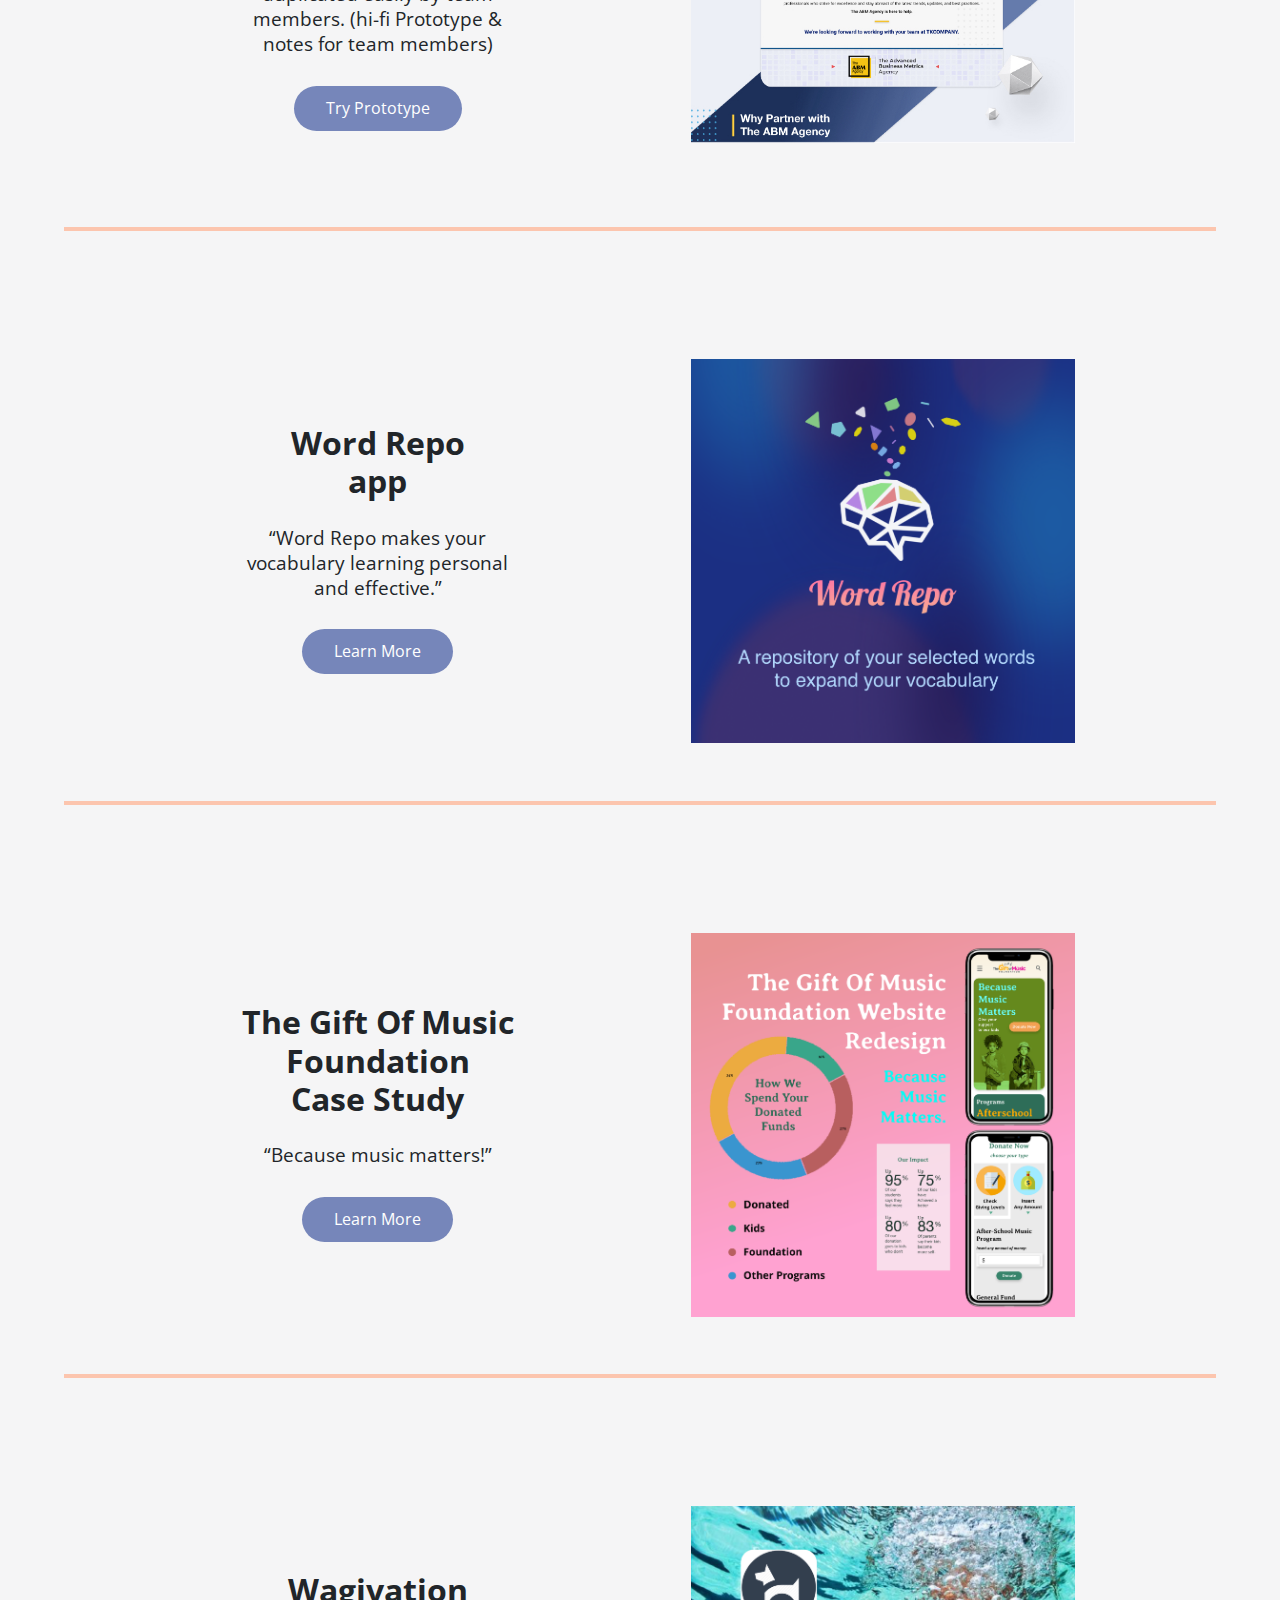
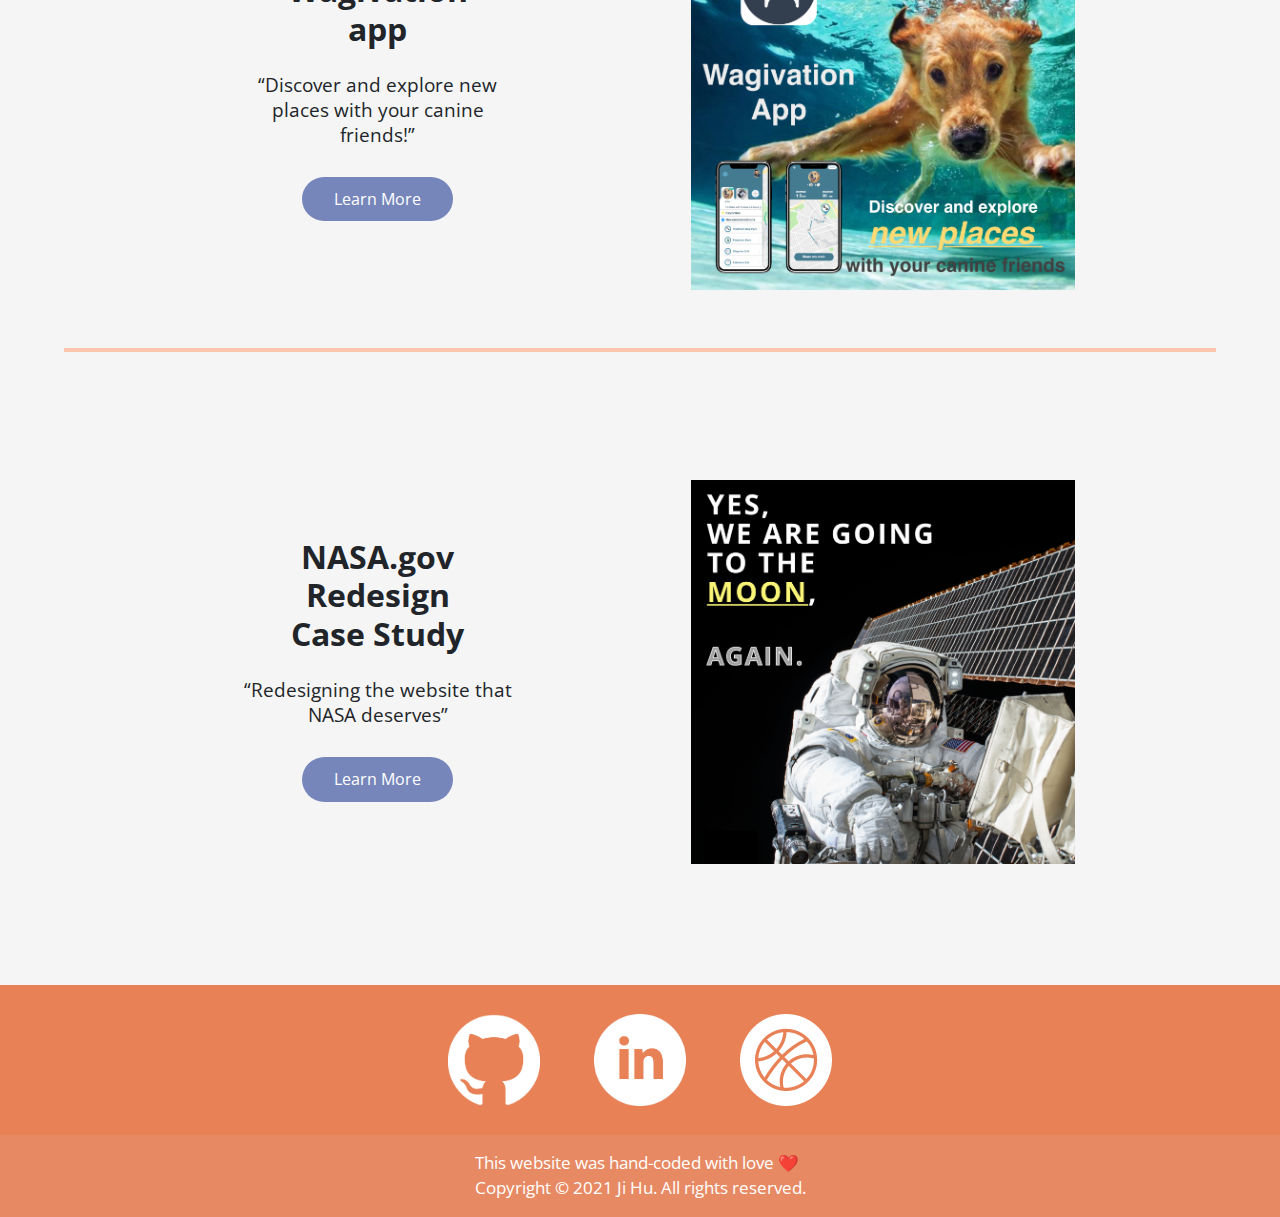
==== commit 538d9658: "changed my job title" ====
--- a/index.html
+++ b/index.html
@@ -79,7 +79,7 @@
         
                     <div id="logo" ><img class="imageLogo" src="images/Ji Hu logo.png" alt="Ji Hu UX/UI Designer logo" /></div>
                     <div id="name">Ji Hu</div>
-                    <div id="jobTitle">UX/UI Designer<br>Email Marketing Specialist</div>
+                    <div id="jobTitle">UX/UI Designer<br>WordPress Developer</div>
                     <img  class = "dot1 disappear" src="images/Component 5.png" alt="">
                     <img  class = "dot2 disappear" src="images/Component 5.png" alt="">
                     <img  class = "dot3 disappear" src="images/Component 5.png" alt="">
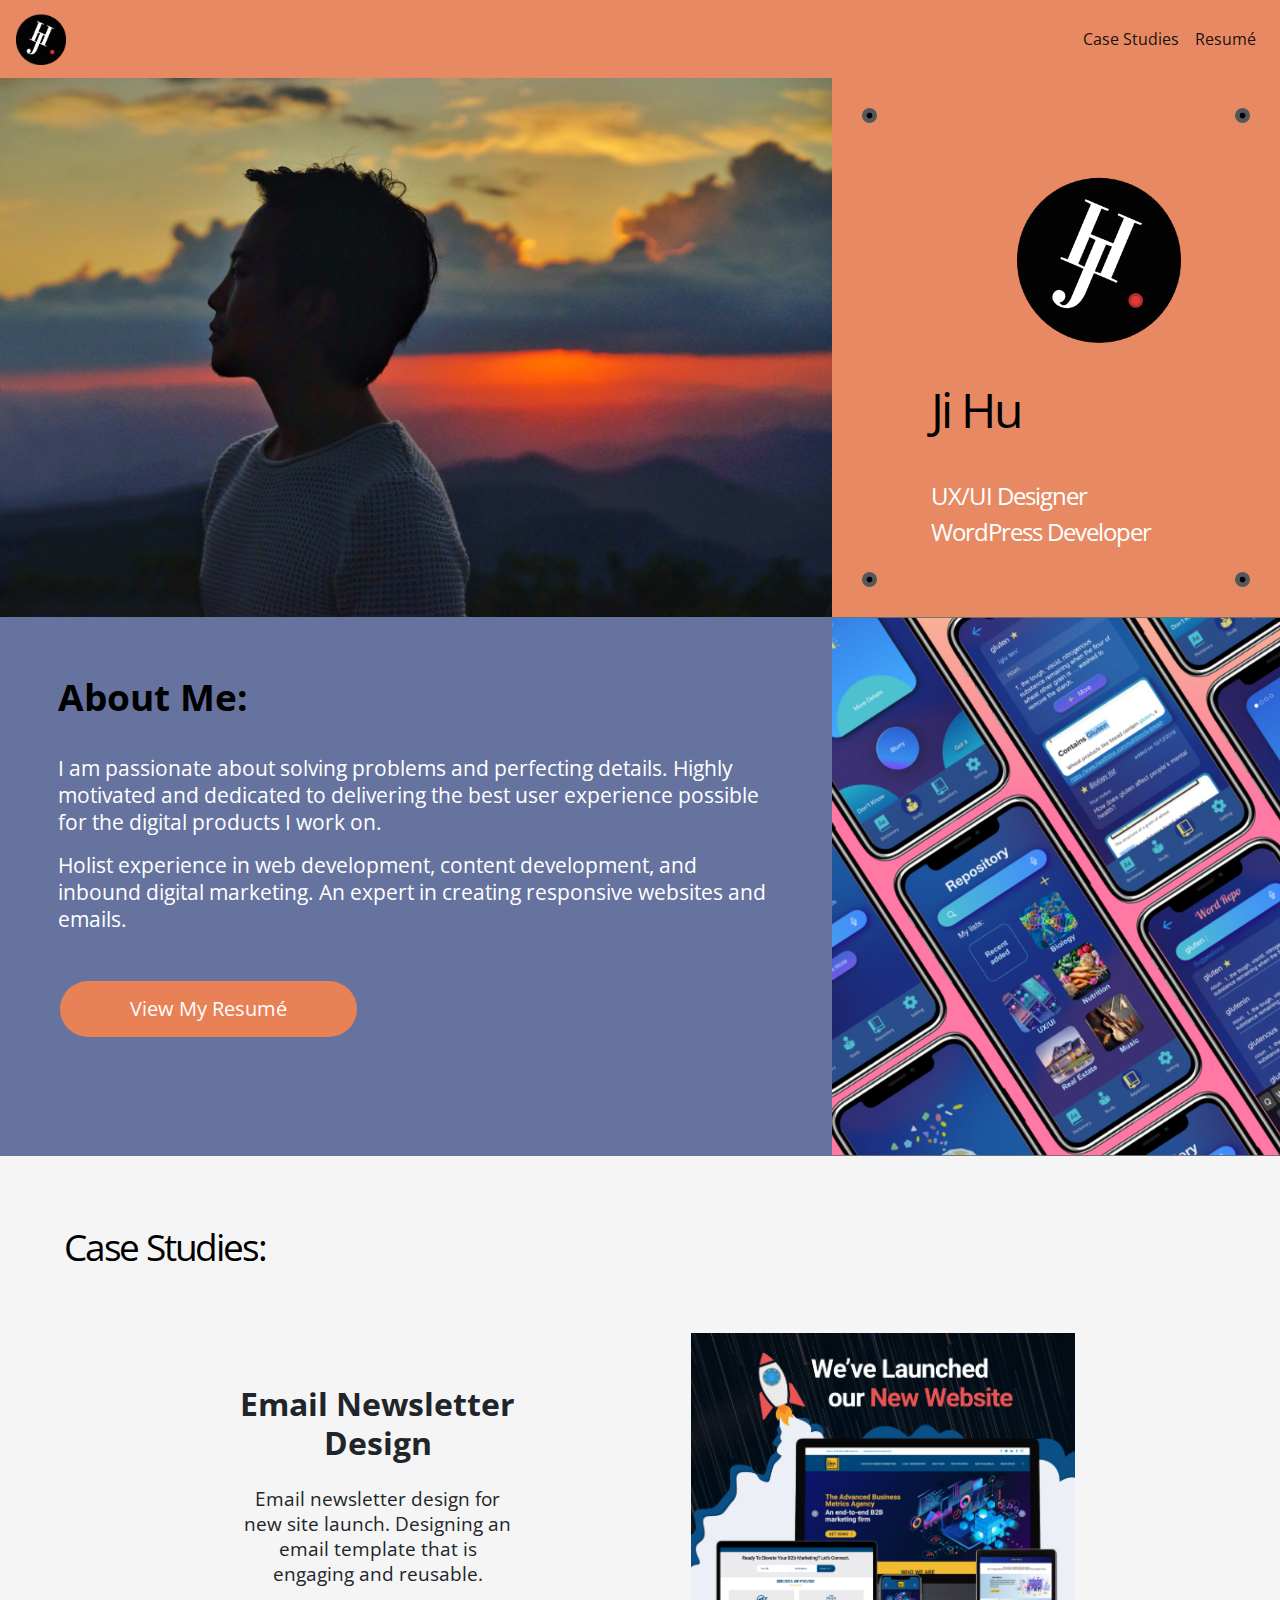
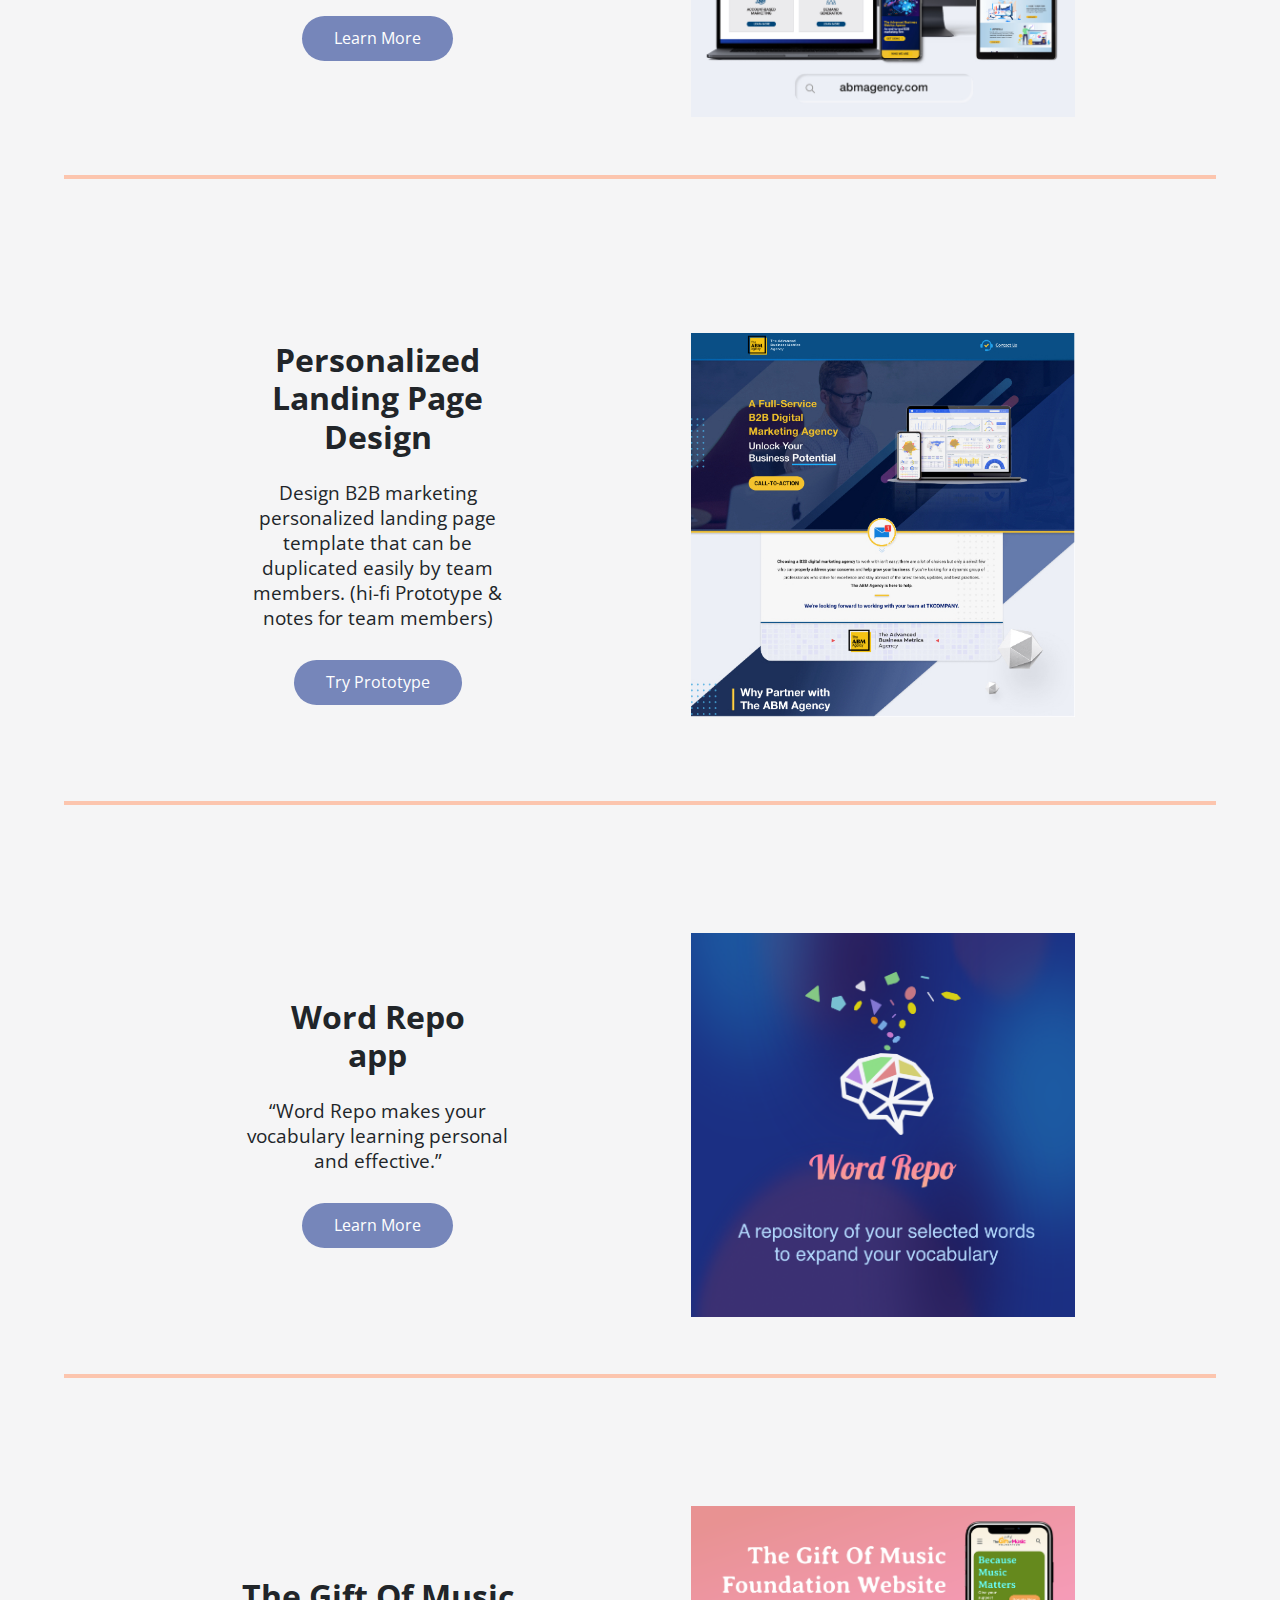
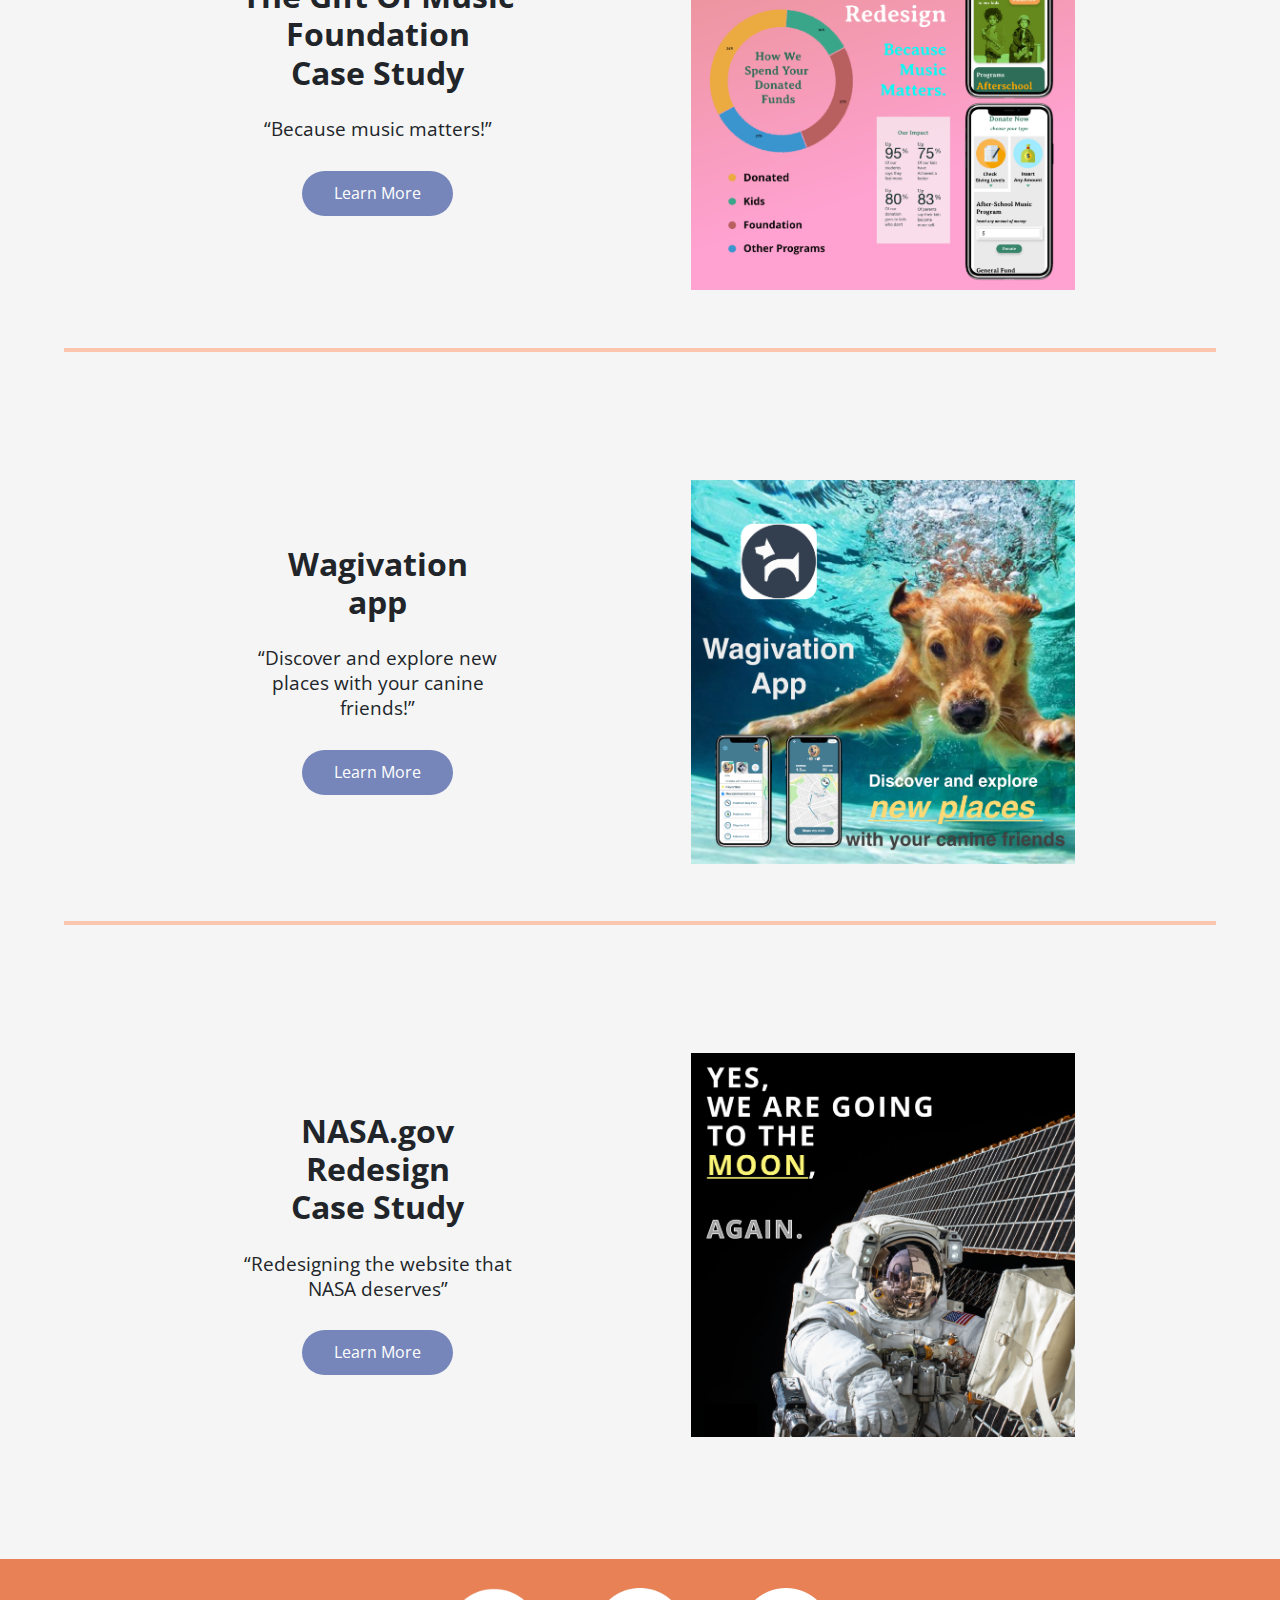
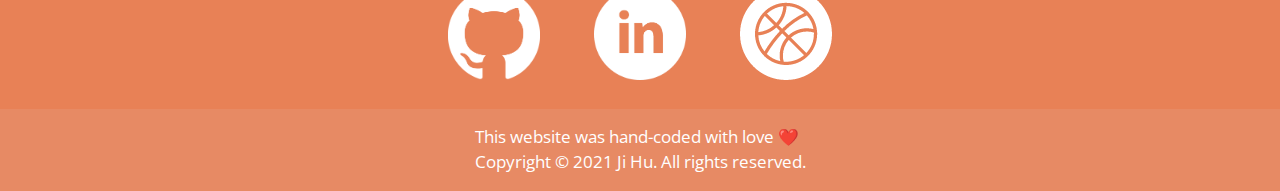
==== commit cd9508ef: "updating homepage new case study" ====
--- a/index.html
+++ b/index.html
@@ -108,12 +108,61 @@
             
 
     </section>
-   
+  
+    
+
+
+
+
+
+<!-- case study ABM email newsletter -->
+
+<section id="myProject">
+
+        <a name="targetname"><div id="myProjectText">Case Studies:</div></a>
+
+       
+
+        
+    <div class="projectContainer">
+
+        <div class="projectInfo">
+
+            <h2>Email Newsletter<br>Design</h2>
+            <p>Email newsletter design for new site launch. Designing an email template that is engaging and reusable.</p>
+            <div>
+                <a href='Email Newsletter Design For New Site Launch.html'><button class="button button2">Learn More</button></a>
+            </div>
+    
+        </div>
+
+        <div class="flip-card">
+                <div class="flip-card-inner">
+                <div class="flip-card-front">
+                    <img src="images/email newsletter-10.jpg" alt="WordRepo app" style="width:100%;height:100%;">
+                </div>
+                <div class="flip-card-back">
+                        <a href="Email Newsletter Design For New Site Launch.html"><img src="images/email newsletter-11.jpg" alt="WordRepo app" style="width:100%;height:100%;"></a>
+                               
+                </div>
+                </div>
+        </div>
+
+    </div>
+
+</section>
+
+
+
+
+
+
+
 <!-- case study 0 -->
 
 <section id="myProject">
 
-    <a name="targetname"><div id="myProjectText">Case Studies:</div></a>
+    
 
     
     <div class="projectContainer">
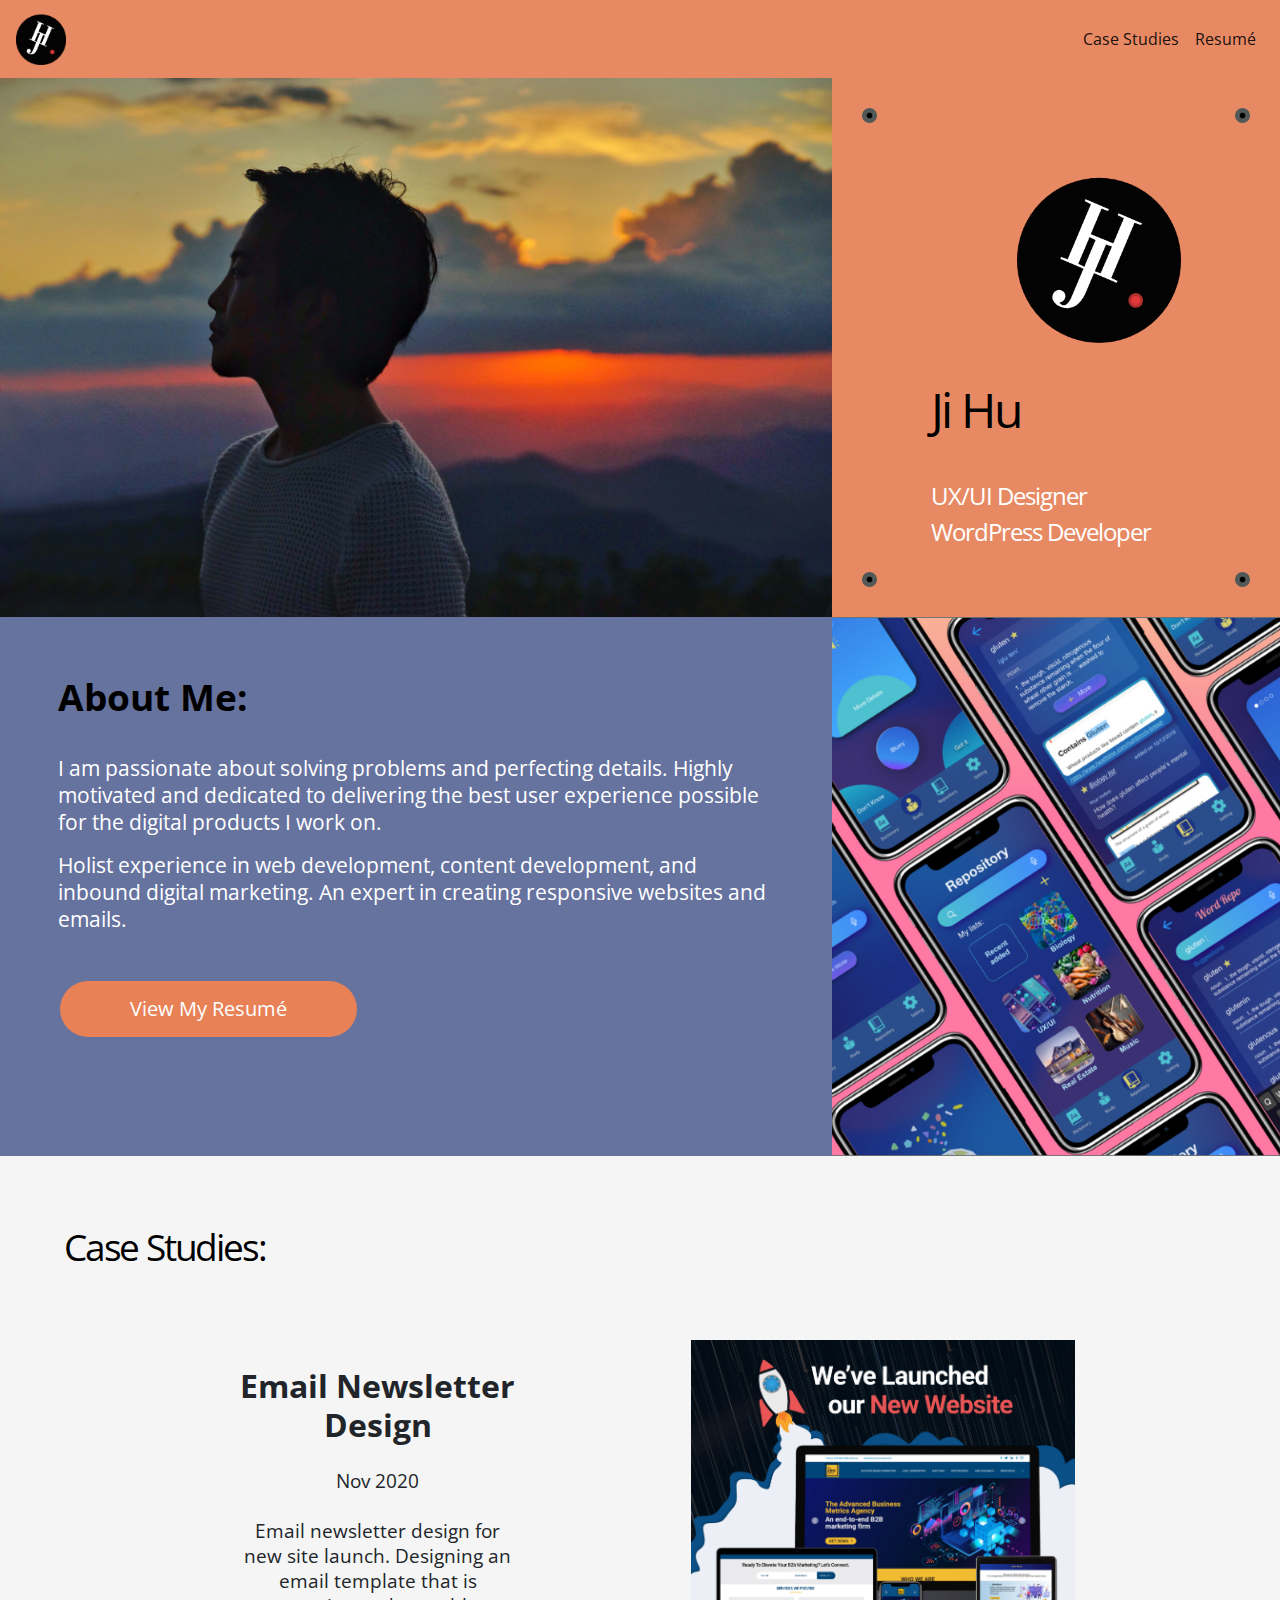
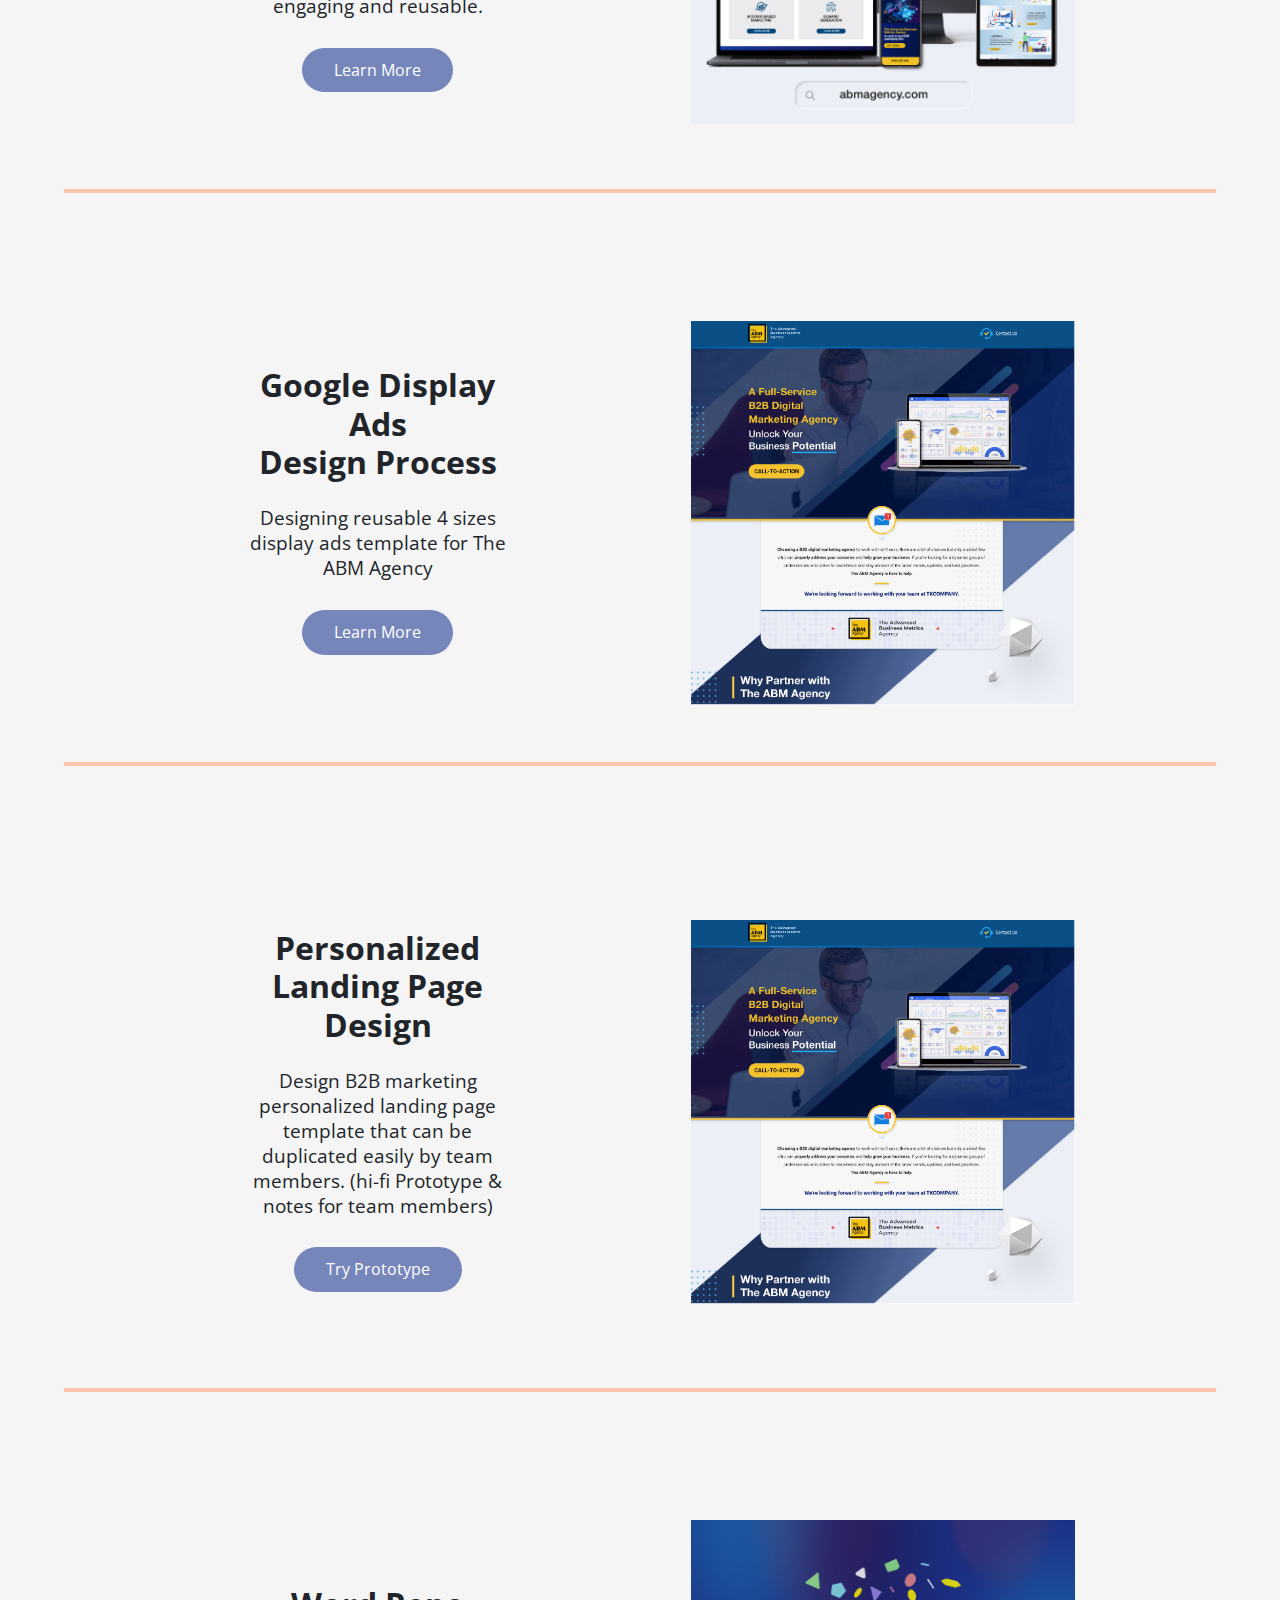
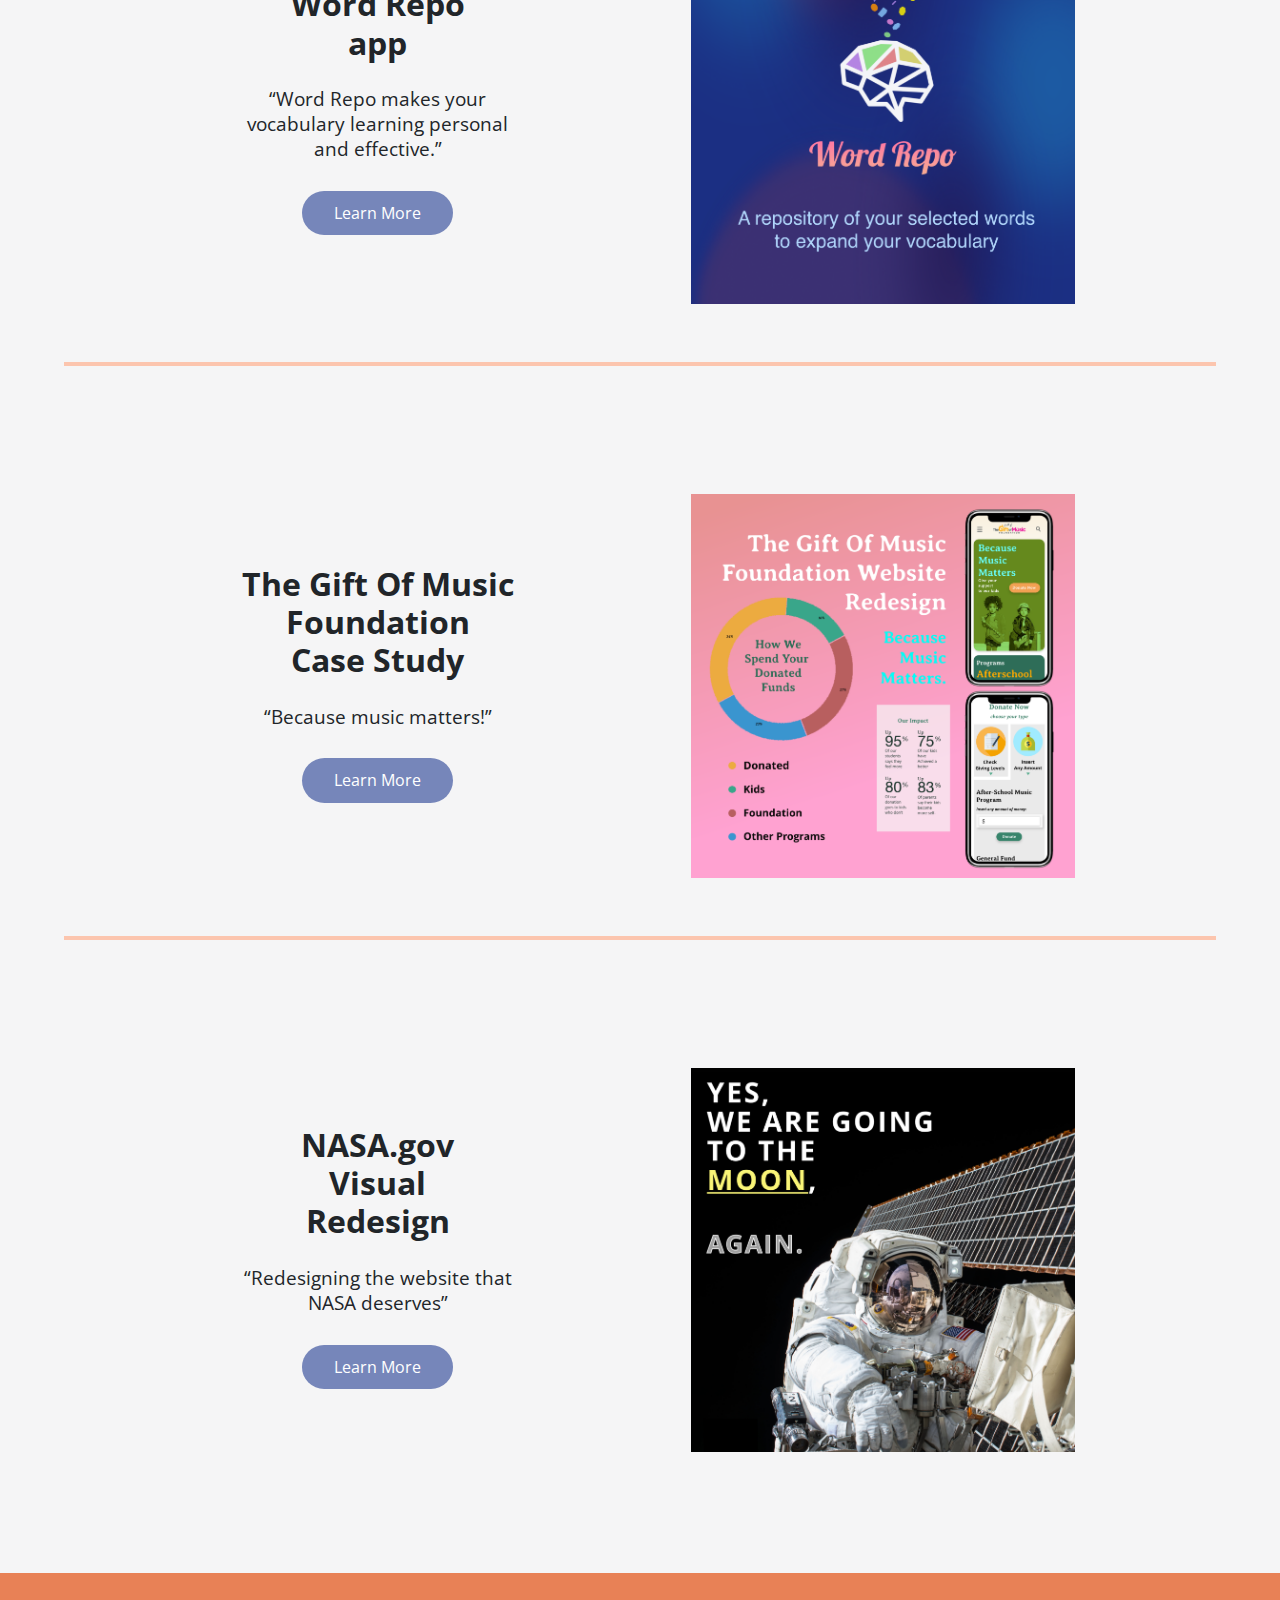
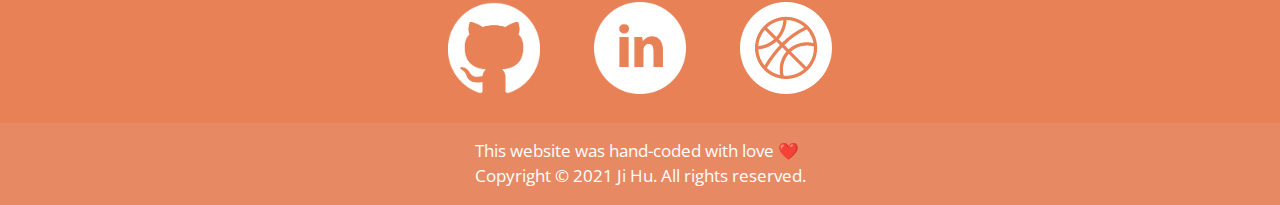
==== commit f05f72b1: "new page display ads" ====
--- a/index.html
+++ b/index.html
@@ -129,6 +129,7 @@
         <div class="projectInfo">
 
             <h2>Email Newsletter<br>Design</h2>
+            <p>Nov 2020</p>
             <p>Email newsletter design for new site launch. Designing an email template that is engaging and reusable.</p>
             <div>
                 <a href='Email Newsletter Design For New Site Launch.html'><button class="button button2">Learn More</button></a>
@@ -156,9 +157,47 @@
 
 
 
-
-
-<!-- case study 0 -->
+<!-- case study display ads Design -->
+
+<section id="myProject">
+
+    
+
+    
+        <div class="projectContainer">
+    
+            <div class="projectInfo">
+    
+                <h2>Google Display Ads<br>Design Process</h2>
+                <p>Designing reusable 4 sizes display ads template for The ABM Agency</p>
+                <div>
+                    <a href='Display ads.html'><button class="button button2">Learn More</button></a>
+                </div>
+        
+            </div>
+    
+            <div class="flip-card">
+                    <div class="flip-card-inner">
+                    <div class="flip-card-front">
+                        <img src="images/landing page square.jpg" alt="WordRepo app" style="width:100%;height:100%;">
+                    </div>
+                    <div class="flip-card-back">
+                            <a href="Display ads.html"><img src="images/landing page square back.jpg" alt="WordRepo app" style="width:100%;height:100%;"></a>
+                                   
+                    </div>
+                    </div>
+            </div>
+    
+        </div>
+    
+    </section>        
+
+
+
+
+
+
+<!-- case study Personalized Landing Page Design -->
 
 <section id="myProject">
 
@@ -271,7 +310,7 @@
     <!-- case study 3 -->
 
 
-    <section id="myProject">
+    <!--<section id="myProject">
         
         <div class="projectContainer" >
 
@@ -299,7 +338,7 @@
 
         </div>  
 
-    </section>
+    </section> -->
 
 
 
@@ -314,7 +353,7 @@
         
                     <div class="projectInfo">
                         
-                        <h2>NASA.gov<br>Redesign<br>Case Study</h2>
+                        <h2>NASA.gov<br>Visual<br>Redesign</h2>
                         <p>“Redesigning the website that NASA deserves”</p>
         
                         <div>
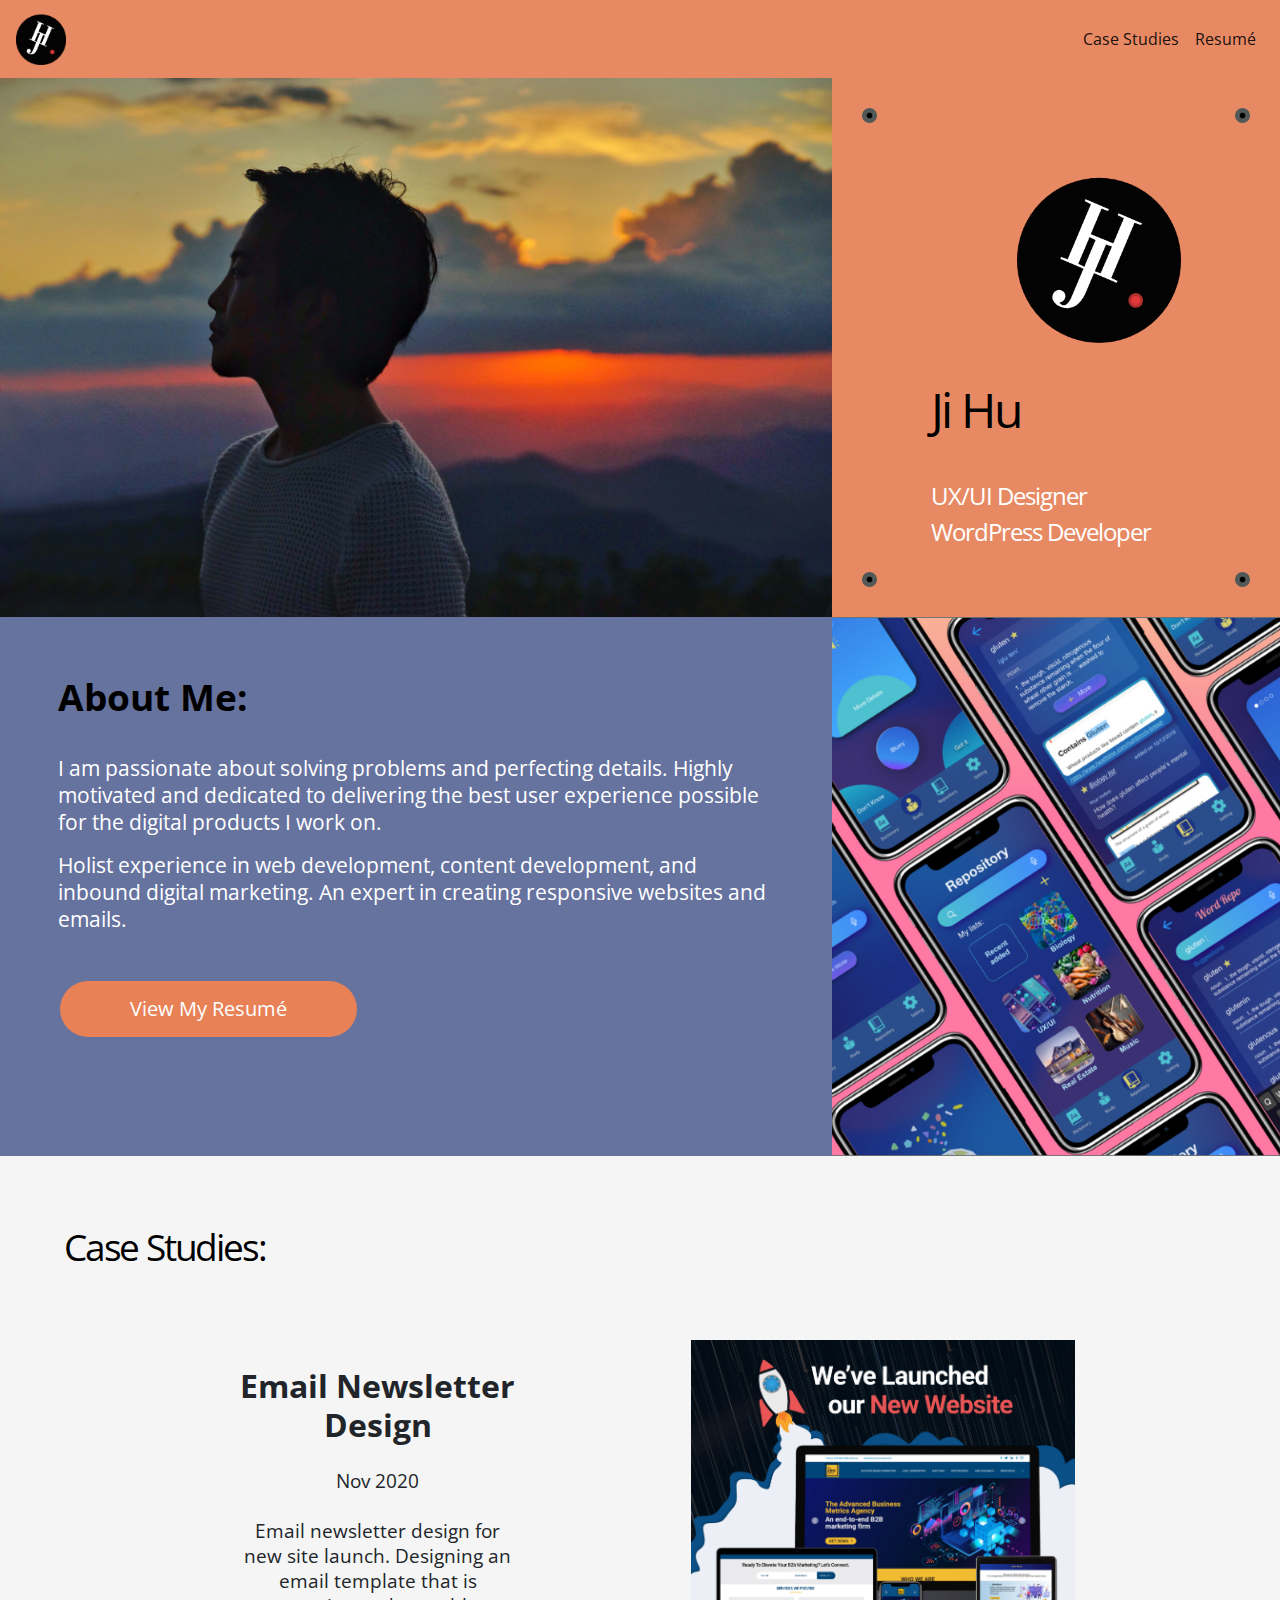
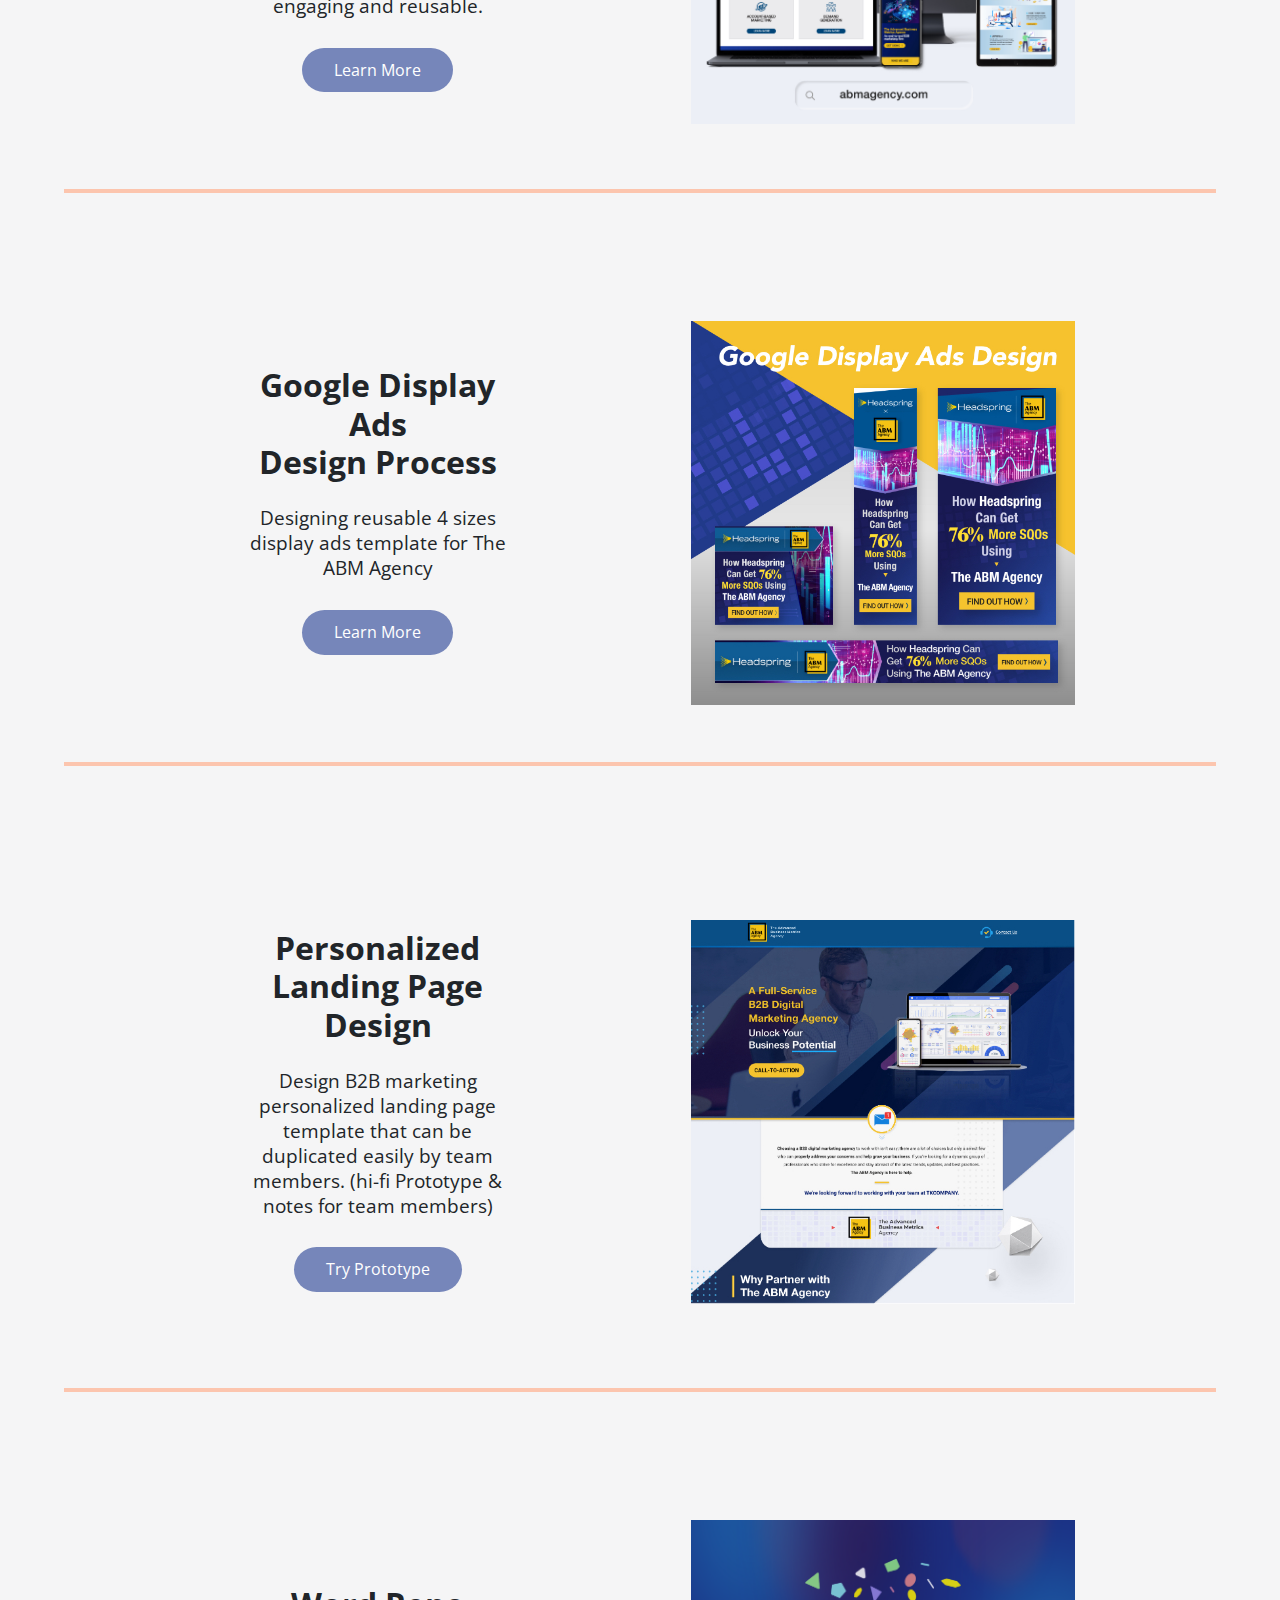
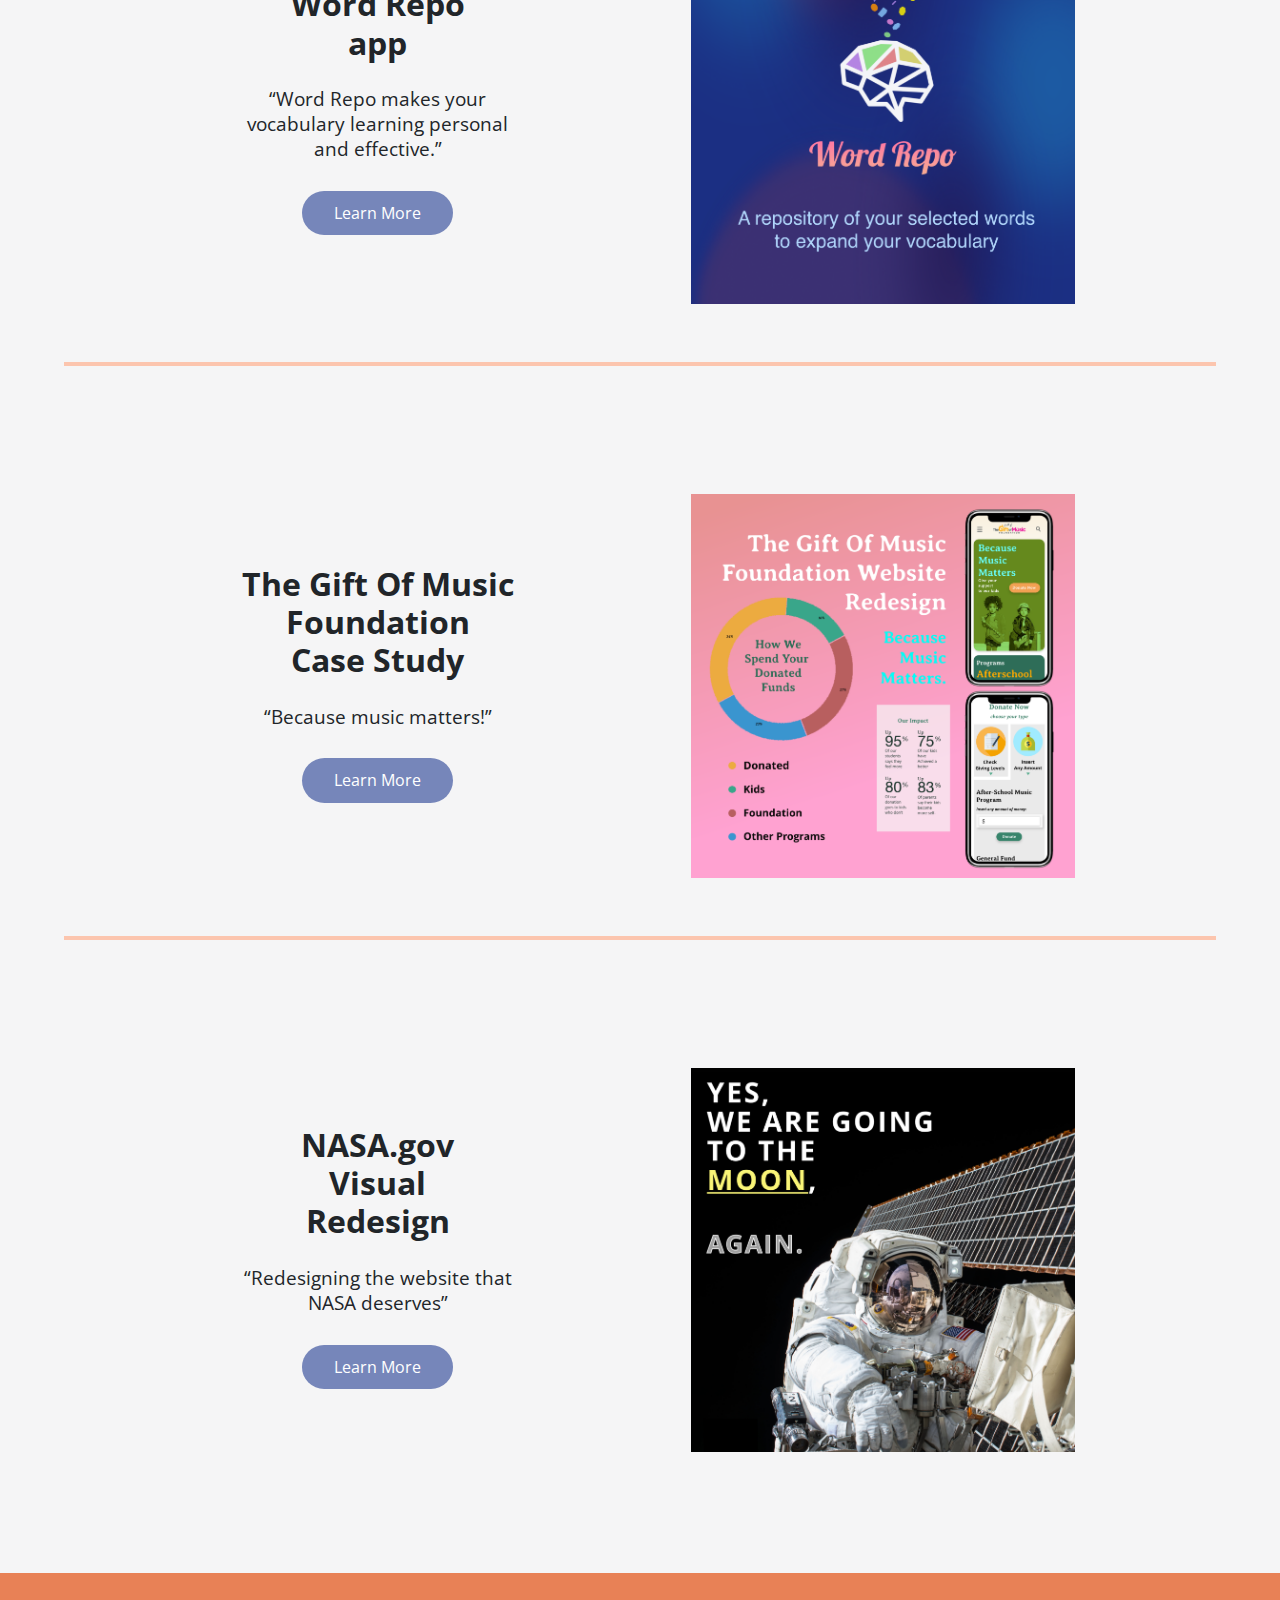
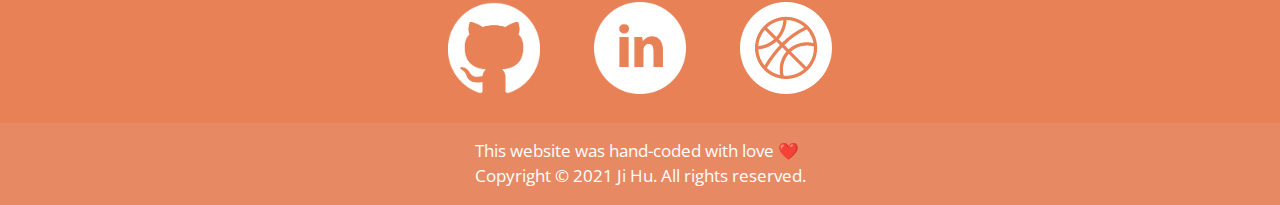
==== commit 66d34bdd: "card image" ====
--- a/index.html
+++ b/index.html
@@ -179,10 +179,10 @@
             <div class="flip-card">
                     <div class="flip-card-inner">
                     <div class="flip-card-front">
-                        <img src="images/landing page square.jpg" alt="WordRepo app" style="width:100%;height:100%;">
+                        <img src="images/display ads-6.jpg" alt="WordRepo app" style="width:100%;height:100%;">
                     </div>
                     <div class="flip-card-back">
-                            <a href="Display ads.html"><img src="images/landing page square back.jpg" alt="WordRepo app" style="width:100%;height:100%;"></a>
+                            <a href="Display ads.html"><img src="images/display ads-7.jpg" alt="WordRepo app" style="width:100%;height:100%;"></a>
                                    
                     </div>
                     </div>
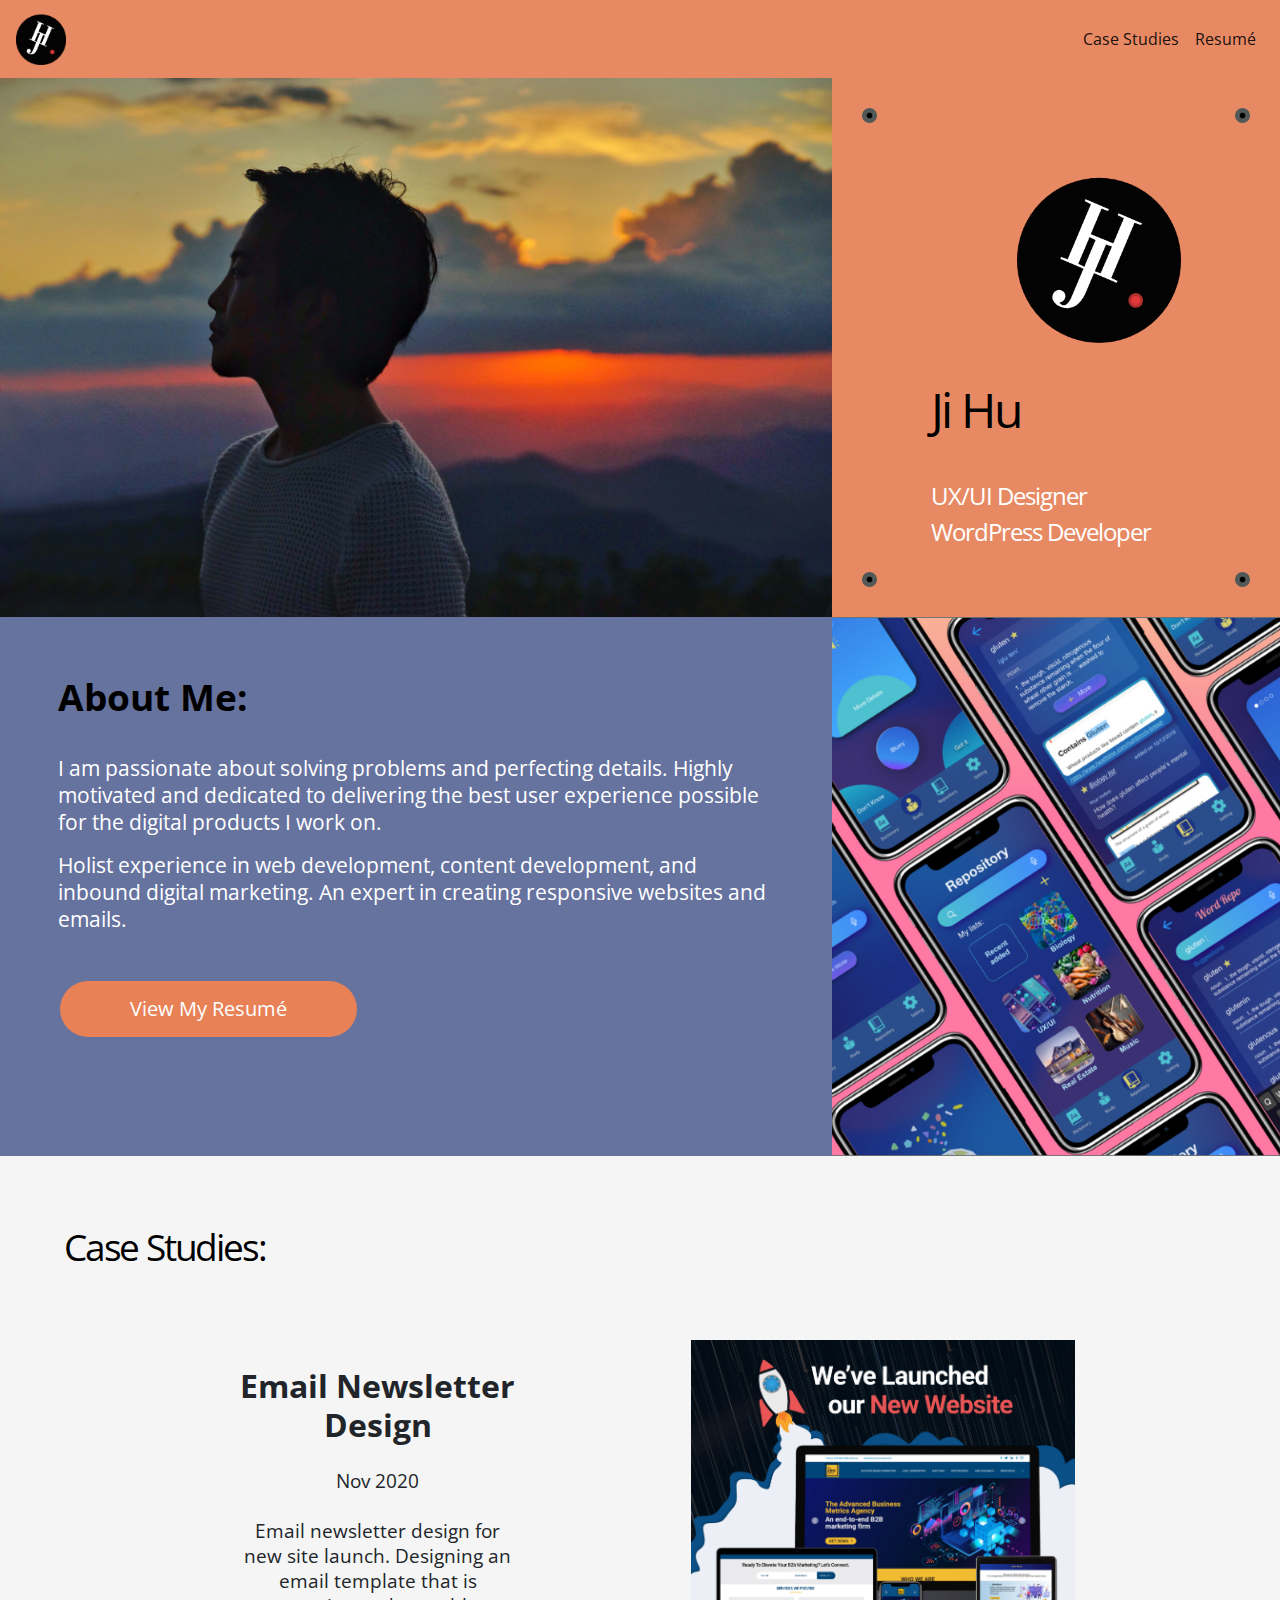
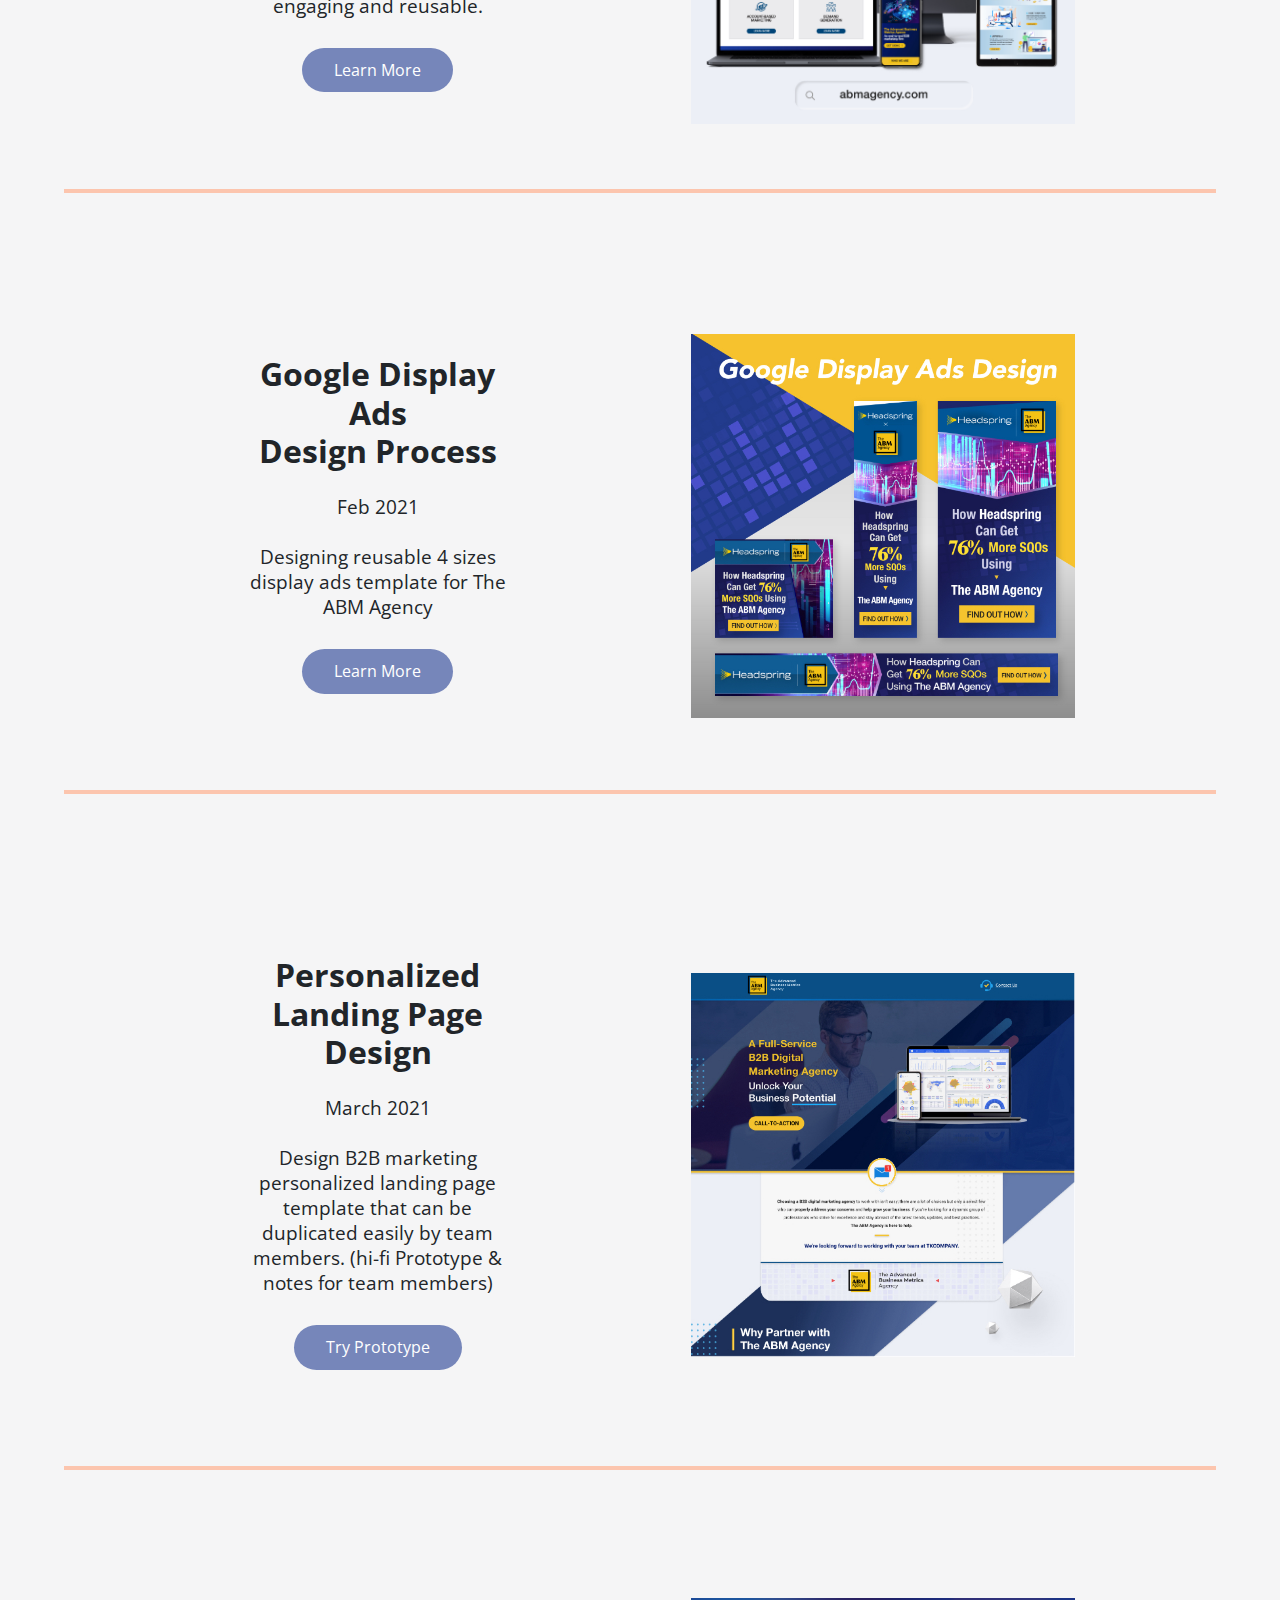
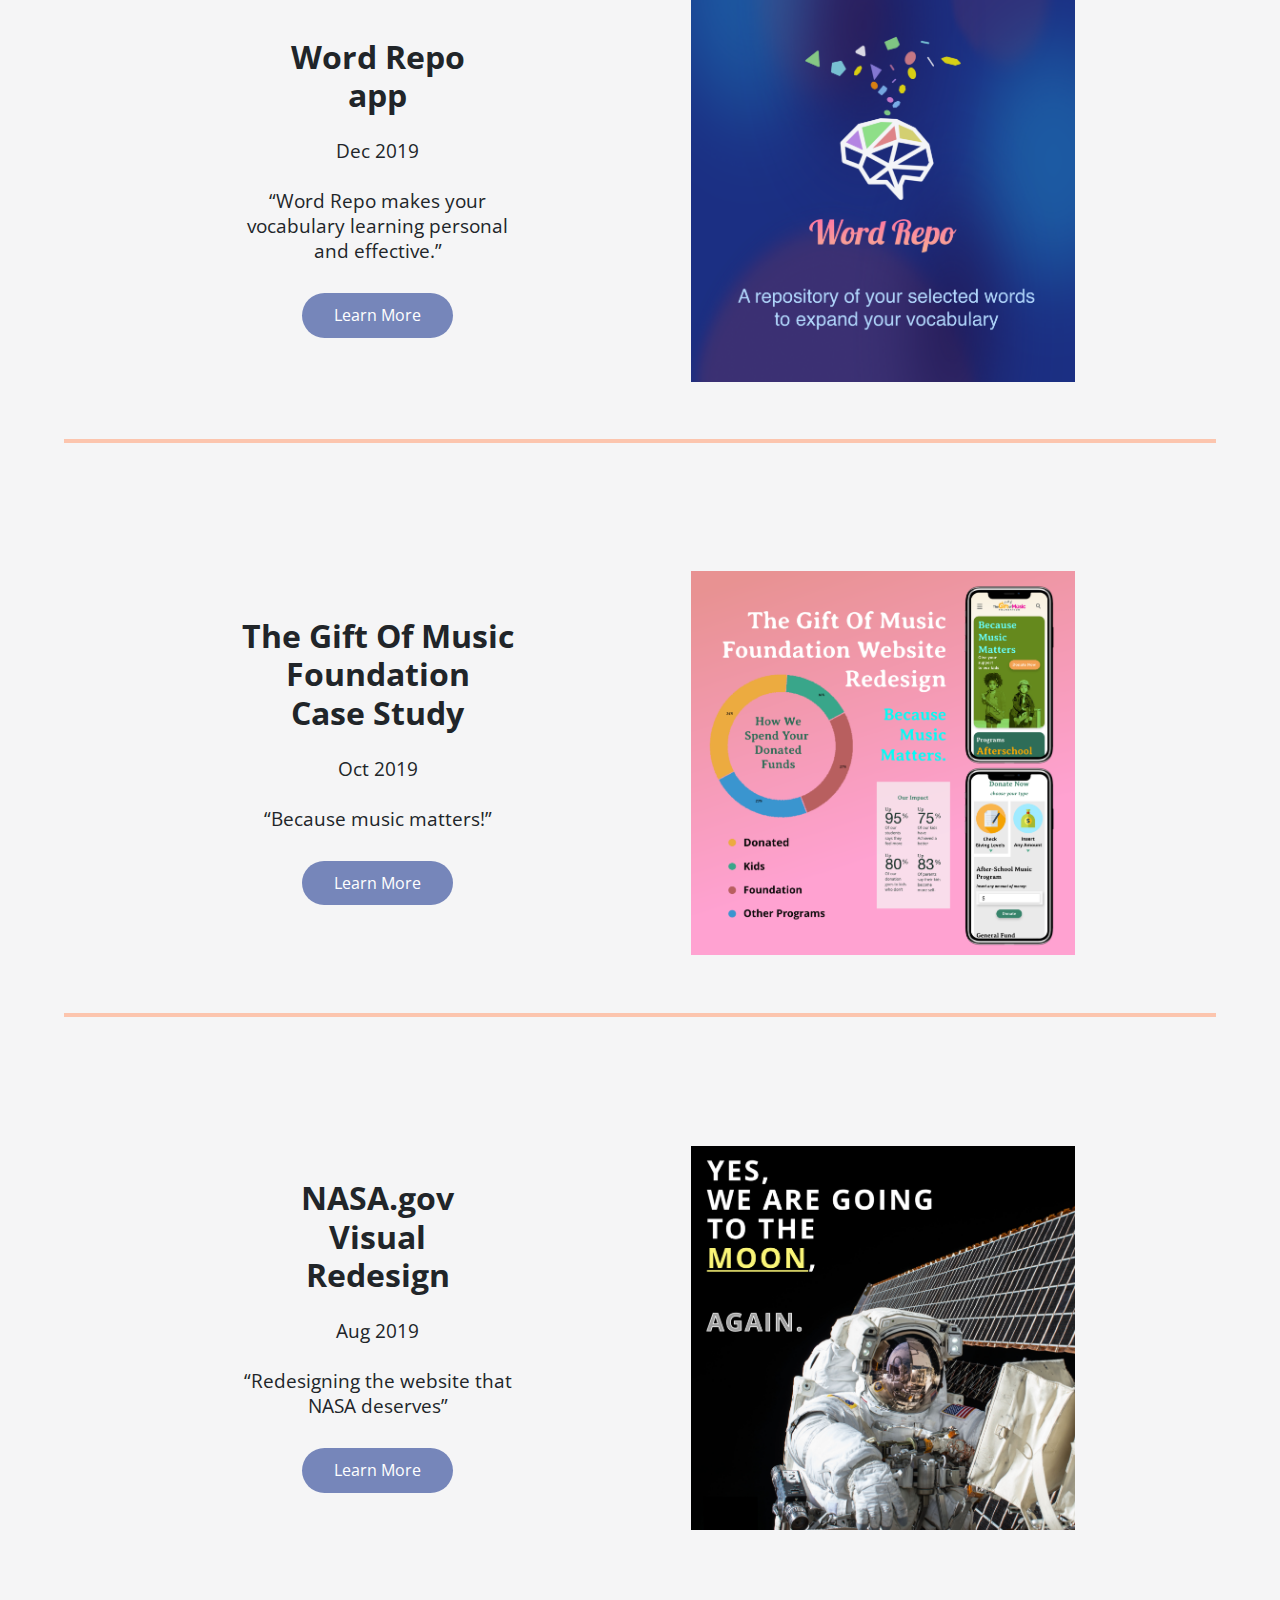
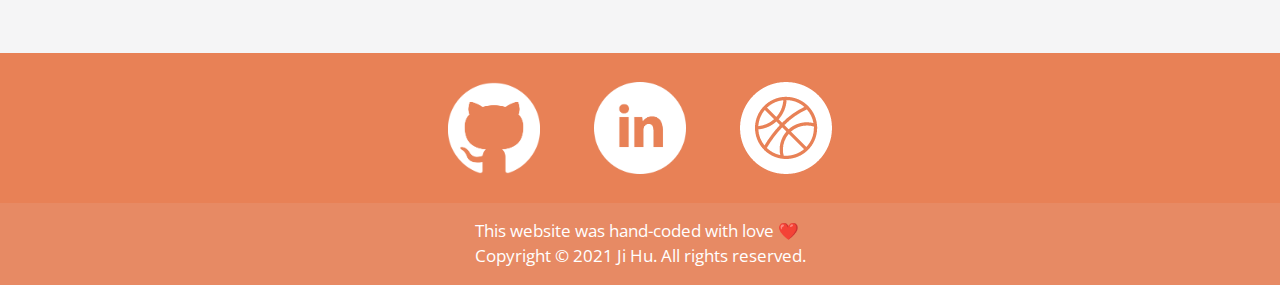
==== commit 77657b9a: "added project dates to the homepage" ====
--- a/index.html
+++ b/index.html
@@ -169,6 +169,7 @@
             <div class="projectInfo">
     
                 <h2>Google Display Ads<br>Design Process</h2>
+                <p>Feb 2021</p>
                 <p>Designing reusable 4 sizes display ads template for The ABM Agency</p>
                 <div>
                     <a href='Display ads.html'><button class="button button2">Learn More</button></a>
@@ -209,6 +210,7 @@
         <div class="projectInfo">
 
             <h2>Personalized<br>Landing Page Design</h2>
+            <p>March 2021</p>
             <p>Design B2B marketing personalized landing page template that can be duplicated easily by team members. (hi-fi Prototype & notes for team members)</p>
             <div>
                 <a href='https://xd.adobe.com/view/76214daa-d0ff-4656-b7c2-a4a4ef67cdc0-2372/?fullscreen'><button class="button button2">Try Prototype</button></a>
@@ -246,6 +248,7 @@
             <div class="projectInfo">
 
                 <h2>Word Repo<br>app</h2>
+                <p>Dec 2019</p>
                 <p>“Word Repo makes your vocabulary learning personal and effective.”</p>
                 <div>
                     <a href='Word Repo.html'><button class="button button2">Learn More</button></a>
@@ -279,6 +282,7 @@
             <div class="projectInfo">
                 
                 <h2>The Gift Of Music<br>Foundation<br>Case Study</h2>
+                <p>Oct 2019</p>
                 <p>“Because music matters!”</p>
 
                 <div>
@@ -354,6 +358,7 @@
                     <div class="projectInfo">
                         
                         <h2>NASA.gov<br>Visual<br>Redesign</h2>
+                        <p>Aug 2019</p>
                         <p>“Redesigning the website that NASA deserves”</p>
         
                         <div>
